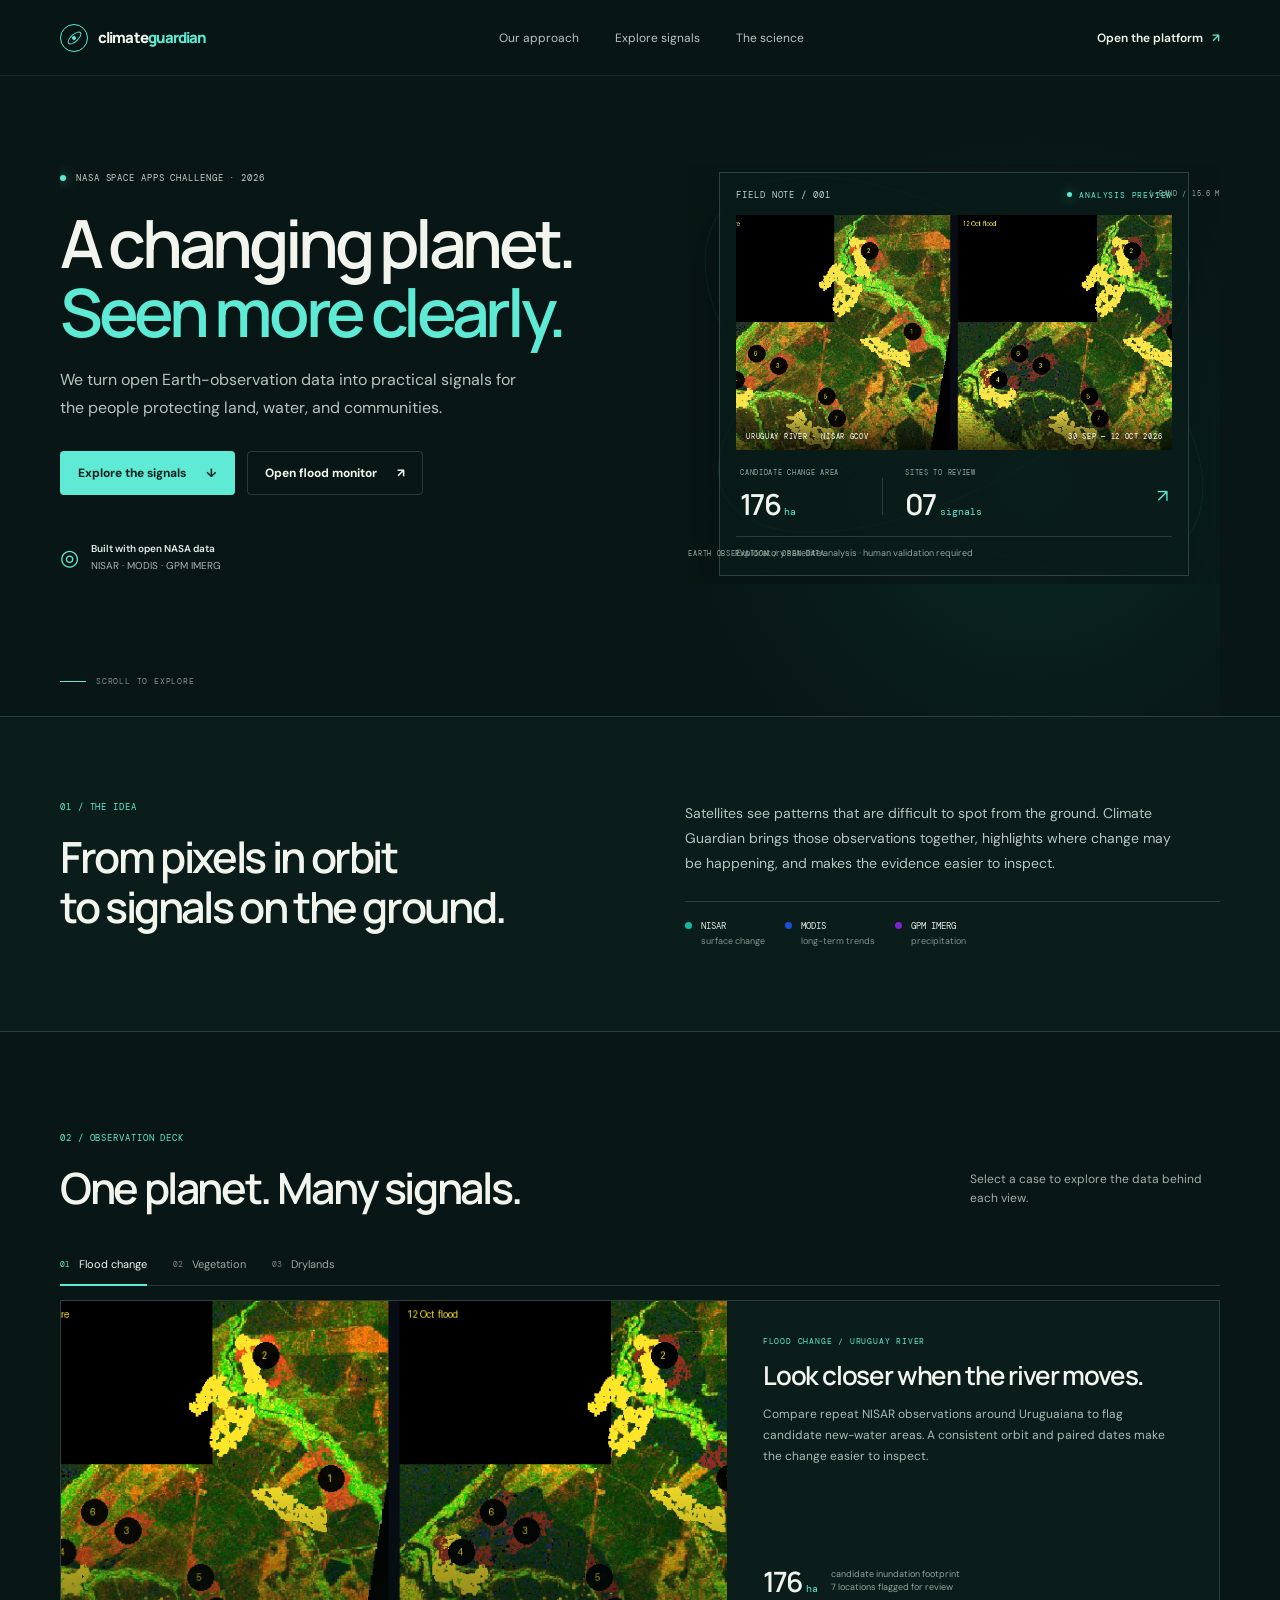
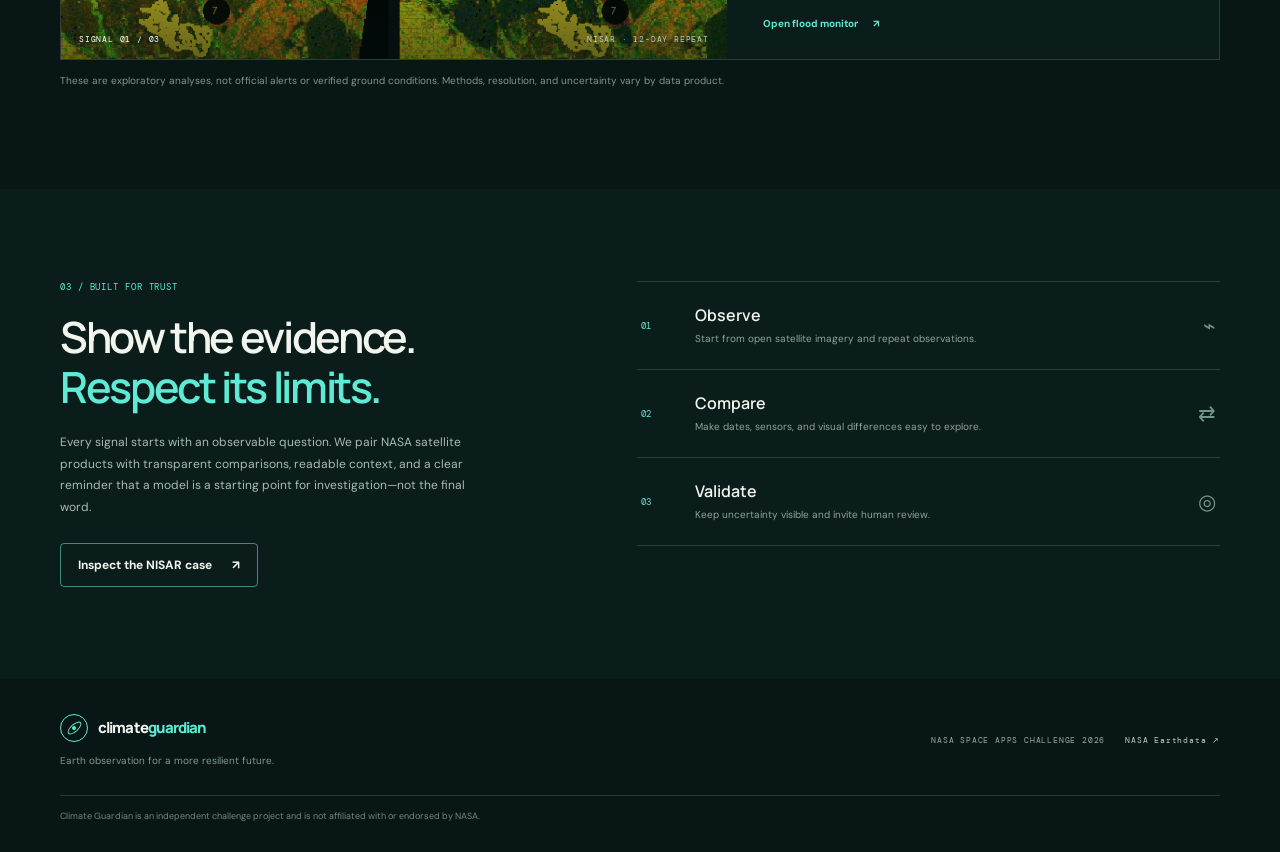
==== web/index.html @ f983ec43 "initial commit - version 1" ====
<!doctype html>
<html lang="en">
  <head>
    <meta charset="utf-8" />
    <meta name="viewport" content="width=device-width, initial-scale=1" />
    <meta
      name="description"
      content="Climate Guardian turns open NASA Earth observations into clear, traceable environmental signals."
    />
    <meta name="theme-color" content="#081715" />
    <title>Climate Guardian — Earth signals, made clear</title>
    <link rel="preconnect" href="https://fonts.googleapis.com" />
    <link rel="preconnect" href="https://fonts.gstatic.com" crossorigin />
    <link
      href="https://fonts.googleapis.com/css2?family=DM+Mono:wght@400;500&family=DM+Sans:wght@400;500;600;700&family=Manrope:wght@400;500;600;700;800&display=swap"
      rel="stylesheet"
    />
    <link rel="stylesheet" href="assets/css/landing.css" />
    <script type="module" src="assets/js/landing.js"></script>
  </head>
  <body>
    <header class="site-header">
      <a class="brand" href="#top" aria-label="Climate Guardian home">
        <span class="brand-mark" aria-hidden="true"><span></span></span>
        <span class="brand-name">climate<span>guardian</span></span>
      </a>
      <nav class="main-nav" aria-label="Main navigation">
        <a href="#approach">Our approach</a>
        <a href="#signals">Explore signals</a>
        <a href="#science">The science</a>
      </nav>
      <a class="header-link" href="flood.html">
        Open the platform <span aria-hidden="true">↗</span>
      </a>
    </header>

    <main id="top">
      <section class="hero page-wrap" aria-labelledby="hero-title">
        <div class="hero-copy">
          <div class="eyebrow"><span class="live-dot"></span> NASA SPACE APPS CHALLENGE · 2026</div>
          <h1 id="hero-title">A changing planet.<br /><span>Seen more clearly.</span></h1>
          <p class="hero-intro">
            We turn open Earth-observation data into practical signals for the people protecting
            land, water, and communities.
          </p>
          <div class="hero-actions">
            <a class="button button-primary" href="#signals">Explore the signals <span aria-hidden="true">↓</span></a>
            <a class="button button-quiet" href="flood.html">Open flood monitor <span aria-hidden="true">↗</span></a>
          </div>
          <div class="hero-proof">
            <span class="proof-icon" aria-hidden="true">◎</span>
            <span><strong>Built with open NASA data</strong><br />NISAR · MODIS · GPM IMERG</span>
          </div>
        </div>

        <div class="hero-visual">
          <div class="orbit orbit-one"></div>
          <div class="orbit orbit-two"></div>
          <div class="visual-card">
            <div class="visual-topline">
              <span class="mono-label">FIELD NOTE / 001</span>
              <span class="status-tag"><span></span> ANALYSIS PREVIEW</span>
            </div>
            <div class="visual-image">
              <img src="scenes/change.png" alt="NISAR satellite image comparison of a river landscape before and after a flood observation" />
              <div class="image-caption">
                <span>URUGUAY RIVER · NISAR GCOV</span>
                <span>30 SEP — 12 OCT 2026</span>
              </div>
            </div>
            <div class="visual-reading">
              <div>
                <span class="reading-label">CANDIDATE CHANGE AREA</span>
                <strong>176 <small>ha</small></strong>
              </div>
              <div class="reading-divider"></div>
              <div>
                <span class="reading-label">SITES TO REVIEW</span>
                <strong>07 <small>signals</small></strong>
              </div>
              <span class="reading-arrow" aria-hidden="true">↗</span>
            </div>
            <p class="visual-footnote">Exploratory satellite analysis · human validation required</p>
          </div>
          <div class="orbit-label orbit-label-top">L-BAND / 15.6 M</div>
          <div class="orbit-label orbit-label-bottom">EARTH OBSERVATION / OPEN DATA</div>
        </div>
        <a class="scroll-cue" href="#approach"><span></span> SCROLL TO EXPLORE</a>
      </section>

      <section class="approach-section" id="approach" aria-labelledby="approach-title">
        <div class="page-wrap approach-grid">
          <div>
            <p class="section-kicker">01 / THE IDEA</p>
            <h2 id="approach-title">From pixels in orbit<br />to signals on the ground.</h2>
          </div>
          <div class="approach-copy">
            <p>
              Satellites see patterns that are difficult to spot from the ground. Climate Guardian
              brings those observations together, highlights where change may be happening, and
              makes the evidence easier to inspect.
            </p>
            <div class="data-ribbon" aria-label="NASA data sources">
              <span><i class="source-dot teal"></i>NISAR <small>surface change</small></span>
              <span><i class="source-dot blue"></i>MODIS <small>long-term trends</small></span>
              <span><i class="source-dot violet"></i>GPM IMERG <small>precipitation</small></span>
            </div>
          </div>
        </div>
      </section>

      <section class="signals-section page-wrap" id="signals" aria-labelledby="signals-title">
        <div class="section-heading">
          <div>
            <p class="section-kicker">02 / OBSERVATION DECK</p>
            <h2 id="signals-title">One planet. Many signals.</h2>
          </div>
          <p class="section-aside">Select a case to explore the data behind each view.</p>
        </div>

        <div class="signal-tabs" role="group" aria-label="Choose an environmental signal">
          <button class="signal-tab is-active" type="button" data-case="flood" aria-pressed="true">
            <span>01</span> Flood change
          </button>
          <button class="signal-tab" type="button" data-case="vegetation" aria-pressed="false">
            <span>02</span> Vegetation
          </button>
          <button class="signal-tab" type="button" data-case="drylands" aria-pressed="false">
            <span>03</span> Drylands
          </button>
        </div>

        <article class="signal-feature" aria-live="polite">
          <div class="feature-image-wrap">
            <img
              id="case-image"
              src="scenes/change.png"
              alt="NISAR satellite comparison showing the Uruguay River area before and after observation"
            />
            <span class="image-index" id="case-index">SIGNAL 01 / 03</span>
            <span class="image-source" id="case-source">NISAR · 12-DAY REPEAT</span>
          </div>
          <div class="feature-copy">
            <p class="section-kicker" id="case-kicker">FLOOD CHANGE / URUGUAY RIVER</p>
            <h3 id="case-title">Look closer when the river moves.</h3>
            <p class="feature-description" id="case-description">
              Compare repeat NISAR observations around Uruguaiana to flag candidate new-water
              areas. A consistent orbit and paired dates make the change easier to inspect.
            </p>
            <div class="feature-stat">
              <strong id="case-stat">176 <small>ha</small></strong>
              <span id="case-stat-label">candidate inundation footprint<br />7 locations flagged for review</span>
            </div>
            <a class="text-link" id="case-link" href="flood.html">
              Open flood monitor <span aria-hidden="true">↗</span>
            </a>
          </div>
        </article>
        <p class="caveat">
          These are exploratory analyses, not official alerts or verified ground conditions.
          Methods, resolution, and uncertainty vary by data product.
        </p>
      </section>

      <section class="science-section" id="science" aria-labelledby="science-title">
        <div class="page-wrap science-grid">
          <div class="science-copy">
            <p class="section-kicker">03 / BUILT FOR TRUST</p>
            <h2 id="science-title">Show the evidence.<br /><span>Respect its limits.</span></h2>
            <p>
              Every signal starts with an observable question. We pair NASA satellite products
              with transparent comparisons, readable context, and a clear reminder that a model
              is a starting point for investigation—not the final word.
            </p>
            <a class="button button-outline" href="flood.html">Inspect the NISAR case <span aria-hidden="true">↗</span></a>
          </div>
          <div class="science-list">
            <div class="science-row">
              <span class="science-number">01</span>
              <div><h3>Observe</h3><p>Start from open satellite imagery and repeat observations.</p></div>
              <span class="science-symbol" aria-hidden="true">⌁</span>
            </div>
            <div class="science-row">
              <span class="science-number">02</span>
              <div><h3>Compare</h3><p>Make dates, sensors, and visual differences easy to explore.</p></div>
              <span class="science-symbol" aria-hidden="true">⇄</span>
            </div>
            <div class="science-row">
              <span class="science-number">03</span>
              <div><h3>Validate</h3><p>Keep uncertainty visible and invite human review.</p></div>
              <span class="science-symbol" aria-hidden="true">◎</span>
            </div>
          </div>
        </div>
      </section>
    </main>

    <footer class="site-footer page-wrap">
      <a class="brand footer-brand" href="#top">
        <span class="brand-mark" aria-hidden="true"><span></span></span>
        <span class="brand-name">climate<span>guardian</span></span>
      </a>
      <p>Earth observation for a more resilient future.</p>
      <div class="footer-meta">
        <span>NASA SPACE APPS CHALLENGE 2026</span>
        <a href="https://www.earthdata.nasa.gov/" target="_blank" rel="noreferrer">NASA Earthdata ↗</a>
      </div>
      <p class="footer-note">Climate Guardian is an independent challenge project and is not affiliated with or endorsed by NASA.</p>
    </footer>
  </body>
</html>
---- web/assets/css/landing.css ----
:root {
  color-scheme: dark;
  --night: #081715;
  --night-soft: #0c211e;
  --surface: #102925;
  --paper: #f2f4ee;
  --muted: #a4b7b0;
  --line: rgba(215, 236, 228, 0.16);
  --teal: #0f766e;
  --mint: #5eead4;
  --blue: #1d4ed8;
  --violet: #7e22ce;
  --pink: #be185d;
  --mono: "DM Mono", Consolas, monospace;
  --sans: "DM Sans", "Segoe UI", sans-serif;
  --display: "Manrope", "Segoe UI", sans-serif;
}

* { box-sizing: border-box; }
html { scroll-behavior: smooth; scroll-padding-top: 88px; }
body {
  margin: 0;
  background: var(--night);
  color: var(--paper);
  font-family: var(--sans);
  -webkit-font-smoothing: antialiased;
}
a { color: inherit; text-decoration: none; }
button { font: inherit; }
.page-wrap { width: min(1160px, calc(100% - 64px)); margin-inline: auto; }

.site-header {
  position: sticky;
  z-index: 20;
  top: 0;
  display: flex;
  align-items: center;
  justify-content: space-between;
  height: 76px;
  padding: 0 max(32px, calc((100vw - 1160px) / 2));
  border-bottom: 1px solid rgba(215, 236, 228, 0.1);
  background: rgba(8, 23, 21, 0.91);
  backdrop-filter: blur(16px);
}
.brand { display: inline-flex; align-items: center; gap: 10px; }
.brand-mark {
  display: grid;
  width: 28px;
  height: 28px;
  place-items: center;
  border: 1px solid var(--mint);
  border-radius: 50%;
}
.brand-mark::before, .brand-mark span {
  position: absolute;
  width: 15px;
  height: 6px;
  border: 1px solid var(--mint);
  border-radius: 50%;
  transform: rotate(-42deg);
  content: "";
}
.brand-mark span { width: 4px; height: 4px; background: var(--mint); }
.brand-name { font-family: var(--display); font-size: 15px; font-weight: 800; letter-spacing: -0.06em; }
.brand-name span { color: var(--mint); }
.main-nav { display: flex; gap: 36px; color: #b6c6bf; font-size: 12px; }
.main-nav a, .header-link, .text-link, .footer-meta a { transition: color 160ms ease; }
.main-nav a:hover, .footer-meta a:hover { color: var(--mint); }
.header-link { font-size: 12px; font-weight: 600; }
.header-link span { margin-left: 6px; color: var(--mint); }

.hero {
  position: relative;
  overflow: hidden;
  display: grid;
  min-height: 640px;
  grid-template-columns: 1.03fr 0.97fr;
  align-items: center;
  gap: 64px;
  padding-top: 48px;
  padding-bottom: 92px;
}
.hero::before {
  position: absolute;
  z-index: -1;
  top: 7%;
  right: -15%;
  width: 720px;
  height: 720px;
  border-radius: 50%;
  background: radial-gradient(circle, rgba(15, 118, 110, 0.16), rgba(8, 23, 21, 0) 68%);
  content: "";
}
.eyebrow, .section-kicker, .mono-label, .reading-label, .image-index, .image-source, .image-caption, .orbit-label, .scroll-cue, .footer-meta, .status-tag {
  font-family: var(--mono);
  font-size: 9px;
  letter-spacing: 0.1em;
}
.eyebrow { display: flex; align-items: center; gap: 10px; color: #c1d0c8; }
.live-dot, .status-tag span { width: 6px; height: 6px; border-radius: 50%; background: var(--mint); box-shadow: 0 0 12px rgba(94, 234, 212, 0.7); }
h1, h2, h3, p { margin-top: 0; }
.hero h1 {
  margin: 24px 0 20px;
  font-family: var(--display);
  font-size: clamp(44px, 5.2vw, 68px);
  font-weight: 600;
  line-height: 1.04;
  letter-spacing: -0.065em;
}
.hero h1 span { color: var(--mint); }
.hero-intro { max-width: 470px; color: #b5c5bd; font-size: 16px; line-height: 1.7; }
.hero-actions { display: flex; flex-wrap: wrap; gap: 12px; margin-top: 30px; }
.button {
  display: inline-flex;
  min-height: 44px;
  align-items: center;
  justify-content: center;
  gap: 20px;
  padding: 0 17px;
  border: 1px solid transparent;
  border-radius: 4px;
  font-size: 12px;
  font-weight: 700;
  transition: background 160ms ease, border-color 160ms ease, transform 160ms ease;
}
.button:hover { transform: translateY(-2px); }
.button-primary { background: var(--mint); color: #05201c; }
.button-primary:hover { background: #8bf3e4; }
.button-quiet { border-color: var(--line); color: var(--paper); }
.button-quiet:hover, .button-outline:hover { border-color: var(--mint); }
.hero-proof { display: flex; align-items: center; gap: 12px; margin-top: 44px; color: var(--muted); font-size: 10px; line-height: 1.7; }
.hero-proof strong { color: #e4eee8; font-weight: 600; }
.proof-icon { color: var(--mint); font-size: 22px; }

.hero-visual { position: relative; display: grid; min-height: 420px; place-items: center; overflow: hidden; }
.visual-card {
  position: relative;
  z-index: 2;
  width: min(100%, 470px);
  padding: 16px;
  border: 1px solid rgba(215, 236, 228, 0.19);
  background: rgba(9, 28, 25, 0.82);
  box-shadow: 0 28px 80px rgba(0, 0, 0, 0.34);
}
.visual-topline { display: flex; justify-content: space-between; align-items: center; margin-bottom: 14px; }
.mono-label { color: #bdd1c7; }
.status-tag { display: inline-flex; align-items: center; gap: 7px; color: var(--mint); font-size: 8px; }
.status-tag span { width: 5px; height: 5px; }
.visual-image { position: relative; overflow: hidden; background: #132d28; }
.visual-image img { display: block; width: 100%; aspect-ratio: 1.85; object-fit: cover; filter: saturate(0.82); }
.image-caption { position: absolute; right: 0; bottom: 0; left: 0; display: flex; justify-content: space-between; padding: 25px 10px 9px; color: white; font-size: 7px; background: linear-gradient(transparent, rgba(0, 0, 0, 0.72)); }
.visual-reading { position: relative; display: flex; align-items: center; gap: 22px; padding: 18px 4px 12px; }
.visual-reading > div:first-child { min-width: 120px; }
.reading-label { display: block; margin-bottom: 7px; color: #93aaa0; font-size: 7px; }
.visual-reading strong { font-family: var(--display); font-size: 29px; font-weight: 600; letter-spacing: -0.06em; }
.visual-reading small, .feature-stat small { color: var(--mint); font-family: var(--mono); font-size: 10px; font-weight: 400; letter-spacing: 0; }
.reading-divider { width: 1px; height: 37px; background: var(--line); }
.reading-arrow { margin-left: auto; color: var(--mint); font-size: 18px; }
.visual-footnote { margin: 0; padding-top: 10px; border-top: 1px solid var(--line); color: #91a59d; font-size: 9px; }
.orbit { position: absolute; border: 1px solid rgba(94, 234, 212, 0.16); border-radius: 50%; transform: rotate(-28deg); }
.orbit-one { width: 520px; height: 230px; }
.orbit-two { width: 570px; height: 285px; border-color: rgba(94, 234, 212, 0.08); transform: rotate(34deg); }
.orbit-label { position: absolute; z-index: 3; color: #94aaa1; font-size: 7px; }
.orbit-label-top { top: 25px; right: 0; }
.orbit-label-bottom { bottom: 26px; left: 0; }
.scroll-cue { position: absolute; bottom: 30px; left: 0; display: flex; align-items: center; gap: 10px; color: #80968d; font-size: 8px; }
.scroll-cue span { width: 26px; height: 1px; background: var(--mint); }

.approach-section { padding: 84px 0; border-top: 1px solid var(--line); border-bottom: 1px solid var(--line); background: #0b1d1a; }
.approach-grid { display: grid; grid-template-columns: 1fr 1fr; gap: 90px; align-items: start; }
.section-kicker { margin-bottom: 19px; color: var(--mint); }
h2 { font-family: var(--display); font-size: clamp(30px, 3.5vw, 43px); font-weight: 600; line-height: 1.16; letter-spacing: -0.055em; }
.approach-grid h2 { margin-bottom: 0; }
.approach-copy > p { max-width: 500px; color: #b6c5be; font-size: 14px; line-height: 1.8; }
.data-ribbon { display: flex; flex-wrap: wrap; gap: 20px; margin-top: 24px; padding-top: 18px; border-top: 1px solid var(--line); }
.data-ribbon span { display: grid; grid-template-columns: 8px auto; column-gap: 8px; color: #e0e9e3; font-family: var(--mono); font-size: 9px; }
.data-ribbon small { grid-column: 2; margin-top: 3px; color: #81968d; font-family: var(--sans); font-size: 9px; }
.source-dot { width: 7px; height: 7px; margin-top: 2px; border-radius: 50%; }
.source-dot.teal { background: #14b8a6; }
.source-dot.blue { background: #1d4ed8; }
.source-dot.violet { background: #7e22ce; }

.signals-section { padding-top: 100px; padding-bottom: 100px; }
.section-heading { display: flex; align-items: end; justify-content: space-between; gap: 20px; margin-bottom: 33px; }
.section-heading h2 { margin: 0; }
.section-aside { max-width: 250px; margin: 0 0 4px; color: #9db0a7; font-size: 12px; line-height: 1.6; }
.signal-tabs { display: flex; gap: 8px; margin-bottom: 14px; border-bottom: 1px solid var(--line); }
.signal-tab { position: relative; display: inline-flex; align-items: center; gap: 9px; padding: 12px 18px 14px 0; border: 0; background: transparent; color: #97aaa1; cursor: pointer; font-size: 11px; }
.signal-tab span { color: #71877d; font-family: var(--mono); font-size: 8px; }
.signal-tab::after { position: absolute; right: 18px; bottom: -1px; left: 0; height: 2px; background: transparent; content: ""; }
.signal-tab:hover, .signal-tab.is-active { color: var(--paper); }
.signal-tab.is-active::after { background: var(--mint); }
.signal-tab.is-active span { color: var(--mint); }
.signal-feature { display: grid; grid-template-columns: 1.15fr 0.85fr; min-height: 360px; border: 1px solid var(--line); background: #0b1d1a; }
.feature-image-wrap { position: relative; min-height: 320px; overflow: hidden; background: #0b211e; }
.feature-image-wrap::after { position: absolute; inset: 45% 0 0; background: linear-gradient(transparent, rgba(4, 17, 15, 0.62)); content: ""; pointer-events: none; }
.feature-image-wrap img { display: block; width: 100%; height: 100%; min-height: 320px; object-fit: cover; transition: opacity 180ms ease; }
.image-index, .image-source { position: absolute; z-index: 1; bottom: 15px; color: white; font-size: 8px; }
.image-index { left: 18px; }
.image-source { right: 18px; color: #b6cbc1; }
.feature-copy { display: flex; flex-direction: column; align-items: flex-start; padding: 35px 36px 29px; }
.feature-copy .section-kicker { margin-bottom: 14px; font-size: 8px; }
.feature-copy h3 { margin-bottom: 12px; font-family: var(--display); font-size: 26px; font-weight: 600; letter-spacing: -0.045em; line-height: 1.2; }
.feature-description { margin-bottom: 22px; color: #aabbb3; font-size: 12px; line-height: 1.75; }
.feature-stat { display: flex; align-items: center; gap: 13px; margin-top: auto; padding-top: 12px; }
.feature-stat strong { font-family: var(--display); font-size: 28px; font-weight: 600; letter-spacing: -0.06em; }
.feature-stat span { color: #90a49a; font-size: 9px; line-height: 1.55; }
.text-link { display: inline-flex; align-items: center; gap: 15px; margin-top: 17px; color: var(--mint); font-size: 10px; font-weight: 700; }
.text-link:hover { color: #a1fff1; }
.caveat { margin: 13px 0 0; color: #82968d; font-size: 10px; line-height: 1.6; }

.science-section { padding: 92px 0; background: #0b1d1a; }
.science-grid { display: grid; grid-template-columns: 0.9fr 1.1fr; gap: 100px; }
.science-copy h2 { margin-bottom: 20px; }
.science-copy h2 span { color: var(--mint); }
.science-copy > p:not(.section-kicker) { max-width: 410px; margin-bottom: 24px; color: #aabbb3; font-size: 12px; line-height: 1.8; }
.button-outline { border-color: rgba(94, 234, 212, 0.55); color: var(--paper); }
.science-list { border-top: 1px solid var(--line); }
.science-row { display: grid; grid-template-columns: 42px 1fr 30px; align-items: center; gap: 12px; padding: 22px 4px; border-bottom: 1px solid var(--line); }
.science-number { color: var(--mint); font-family: var(--mono); font-size: 9px; }
.science-row h3 { margin: 0 0 5px; font-family: var(--display); font-size: 16px; font-weight: 600; }
.science-row p { margin: 0; color: #8fa49a; font-size: 10px; line-height: 1.6; }
.science-symbol { color: #72968a; font-size: 21px; text-align: right; }

.site-footer { display: grid; grid-template-columns: 1fr auto; align-items: center; gap: 12px 30px; padding-top: 35px; padding-bottom: 30px; }
.footer-brand { grid-column: 1; grid-row: 1; }
.site-footer > p:not(.footer-note) { grid-column: 1; grid-row: 2; margin: 0; color: #81968d; font-size: 10px; }
.footer-meta { display: flex; flex-wrap: wrap; justify-content: end; gap: 20px; grid-column: 2; grid-row: 1 / span 2; color: #97aaa1; font-size: 8px; }
.footer-meta a { color: #c0d0c8; }
.footer-note { grid-column: 1 / -1; margin: 16px 0 0; padding-top: 14px; border-top: 1px solid var(--line); color: #71867d; font-size: 9px; }

:focus-visible { outline: 2px solid var(--mint); outline-offset: 4px; }

@media (max-width: 850px) {
  .page-wrap { width: min(100% - 40px, 680px); }
  .site-header { height: 68px; padding-inline: 20px; }
  .main-nav { gap: 18px; }
  .hero { min-height: auto; grid-template-columns: 1fr; gap: 34px; padding-top: 78px; padding-bottom: 84px; }
  .hero-visual { min-height: 390px; }
  .scroll-cue { bottom: 26px; }
  .approach-grid, .science-grid { grid-template-columns: 1fr; gap: 36px; }
  .signal-feature { grid-template-columns: 1fr 0.9fr; }
  .feature-copy { padding: 28px 25px; }
  .science-list { margin-top: 6px; }
}
@media (max-width: 600px) {
  .page-wrap { width: calc(100% - 36px); }
  .site-header { padding-inline: 18px; }
  .main-nav { display: none; }
  .header-link { font-size: 10px; }
  .hero { padding-top: 62px; }
  .hero h1 { font-size: clamp(42px, 12vw, 58px); }
  .hero-intro { font-size: 14px; }
  .hero-actions { align-items: stretch; flex-direction: column; max-width: 280px; }
  .button { justify-content: space-between; }
  .hero-visual { min-height: 330px; }
  .visual-card { padding: 12px; }
  .orbit-one { width: 360px; height: 190px; }
  .orbit-two { width: 390px; height: 230px; }
  .orbit-label-top { top: 3px; }
  .orbit-label-bottom { bottom: 4px; }
  .approach-section { padding: 64px 0; }
  .approach-grid { gap: 26px; }
  .data-ribbon { gap: 14px; }
  .signals-section { padding-top: 70px; padding-bottom: 70px; }
  .section-heading { display: block; }
  .section-aside { margin-top: 14px; }
  .signal-tabs { gap: 2px; }
  .signal-tab { gap: 6px; padding-right: 10px; font-size: 9px; }
  .signal-tab::after { right: 10px; }
  .signal-feature { grid-template-columns: 1fr; }
  .feature-image-wrap, .feature-image-wrap img { min-height: 230px; max-height: 270px; }
  .feature-copy { min-height: 330px; padding: 26px 22px; }
  .science-section { padding: 68px 0; }
  .site-footer { grid-template-columns: 1fr; padding-top: 28px; }
  .footer-brand, .site-footer > p:not(.footer-note), .footer-meta { grid-column: 1; grid-row: auto; justify-content: start; }
  .footer-meta { gap: 14px; }
  .footer-note { grid-column: 1; }
}
@media (prefers-reduced-motion: reduce) {
  *, *::before, *::after { scroll-behavior: auto !important; transition-duration: 0.01ms !important; }
}
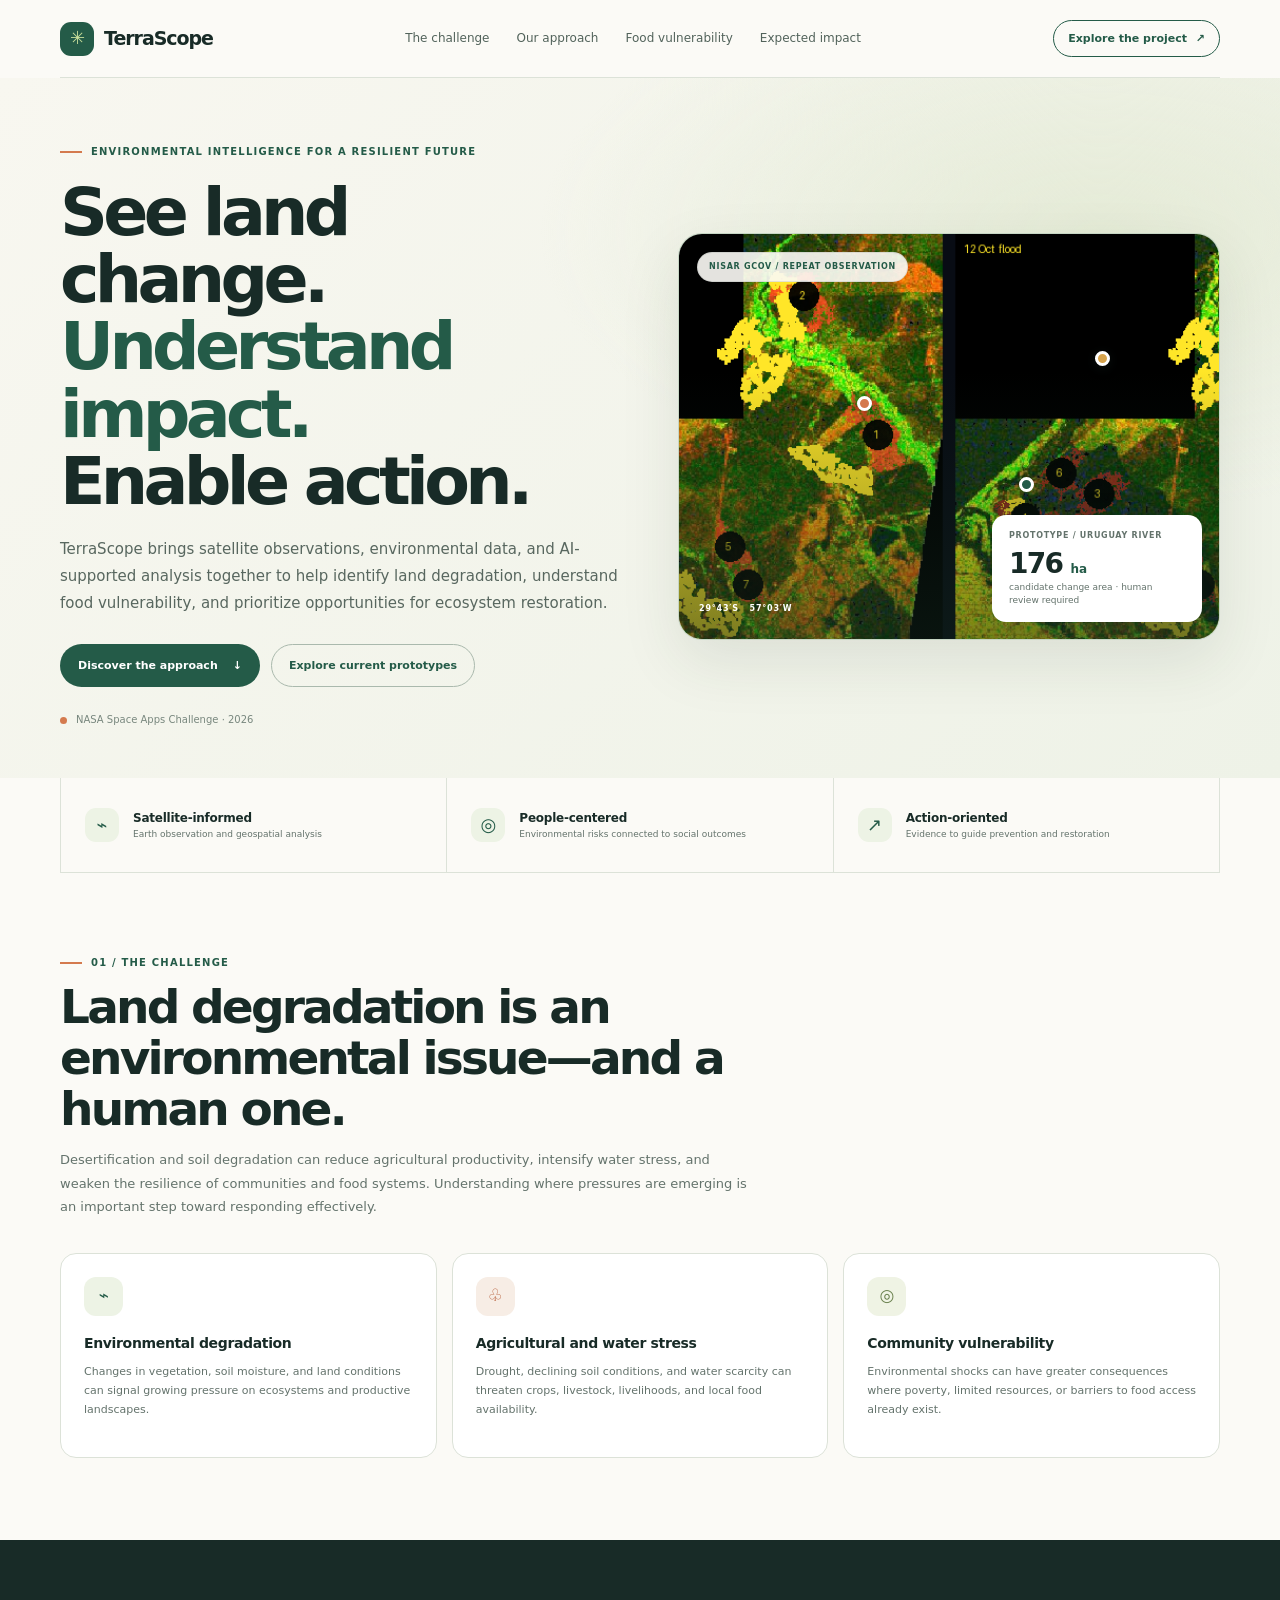
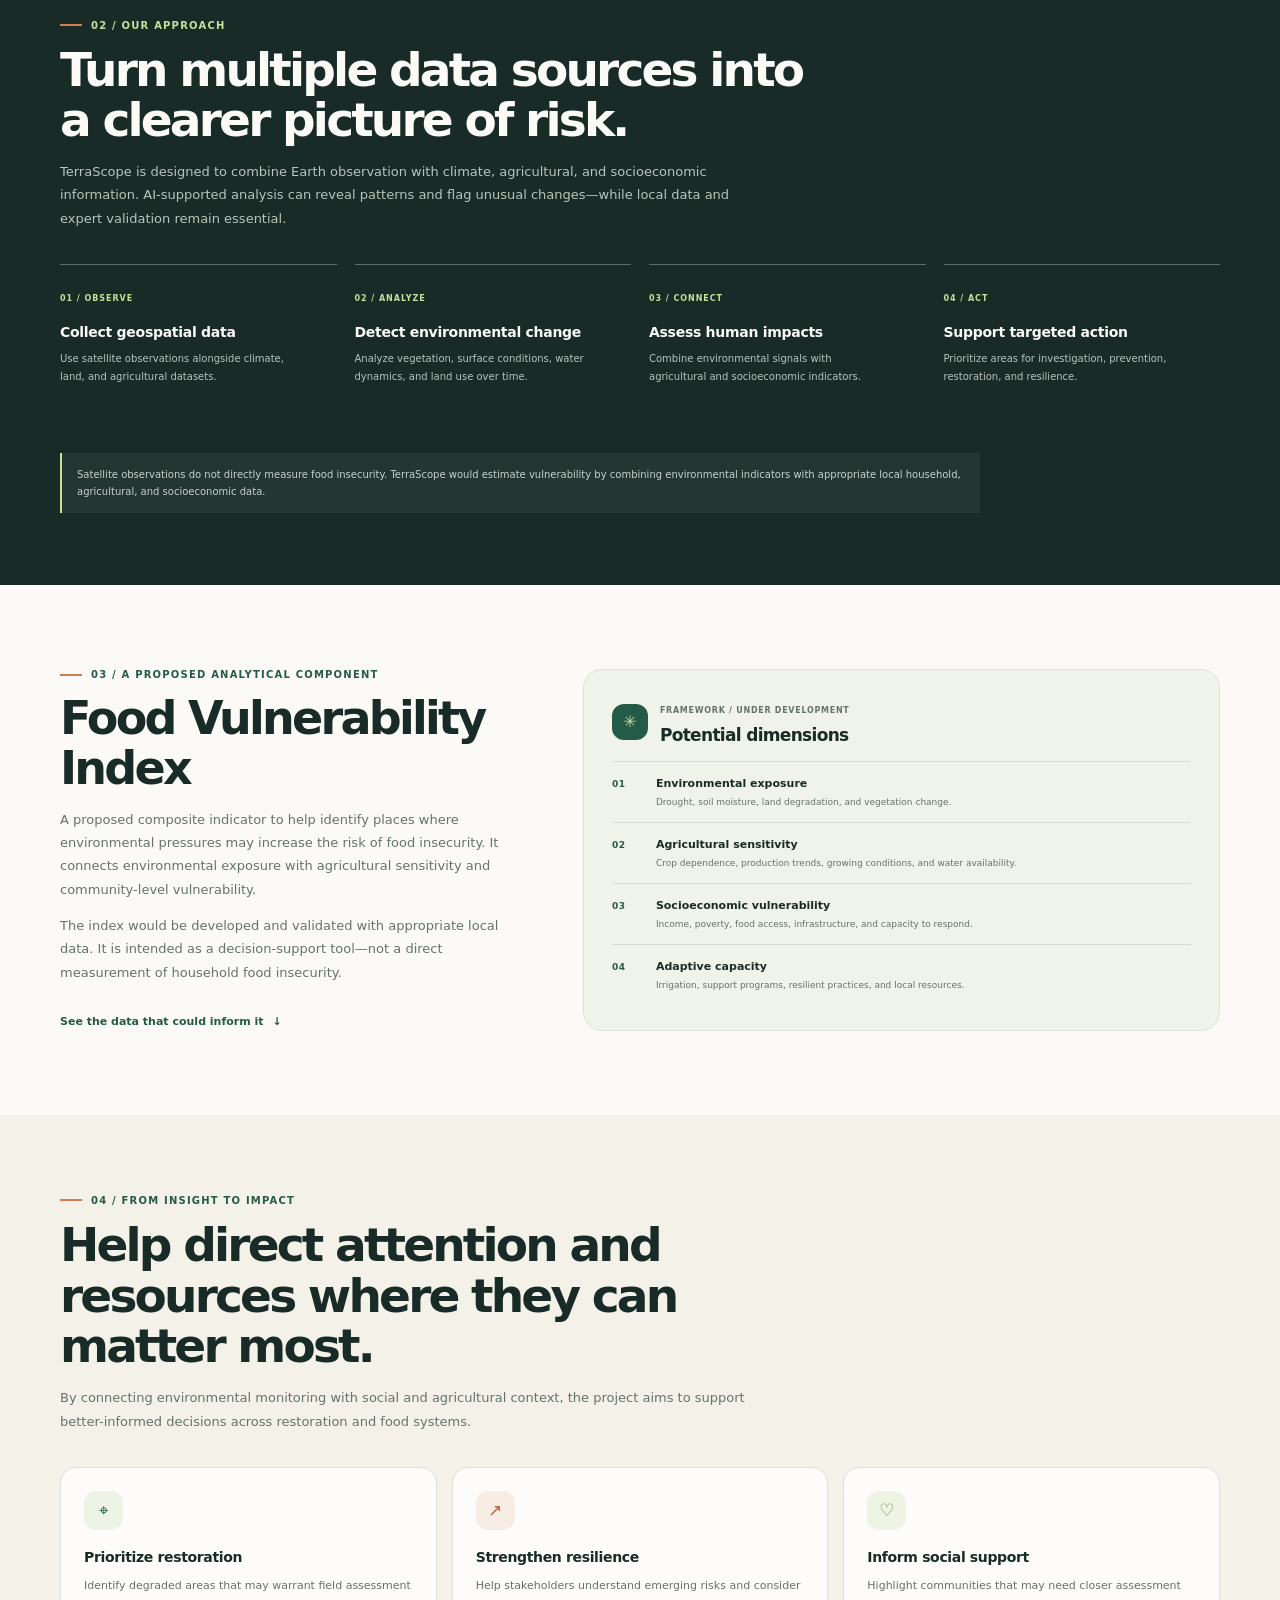
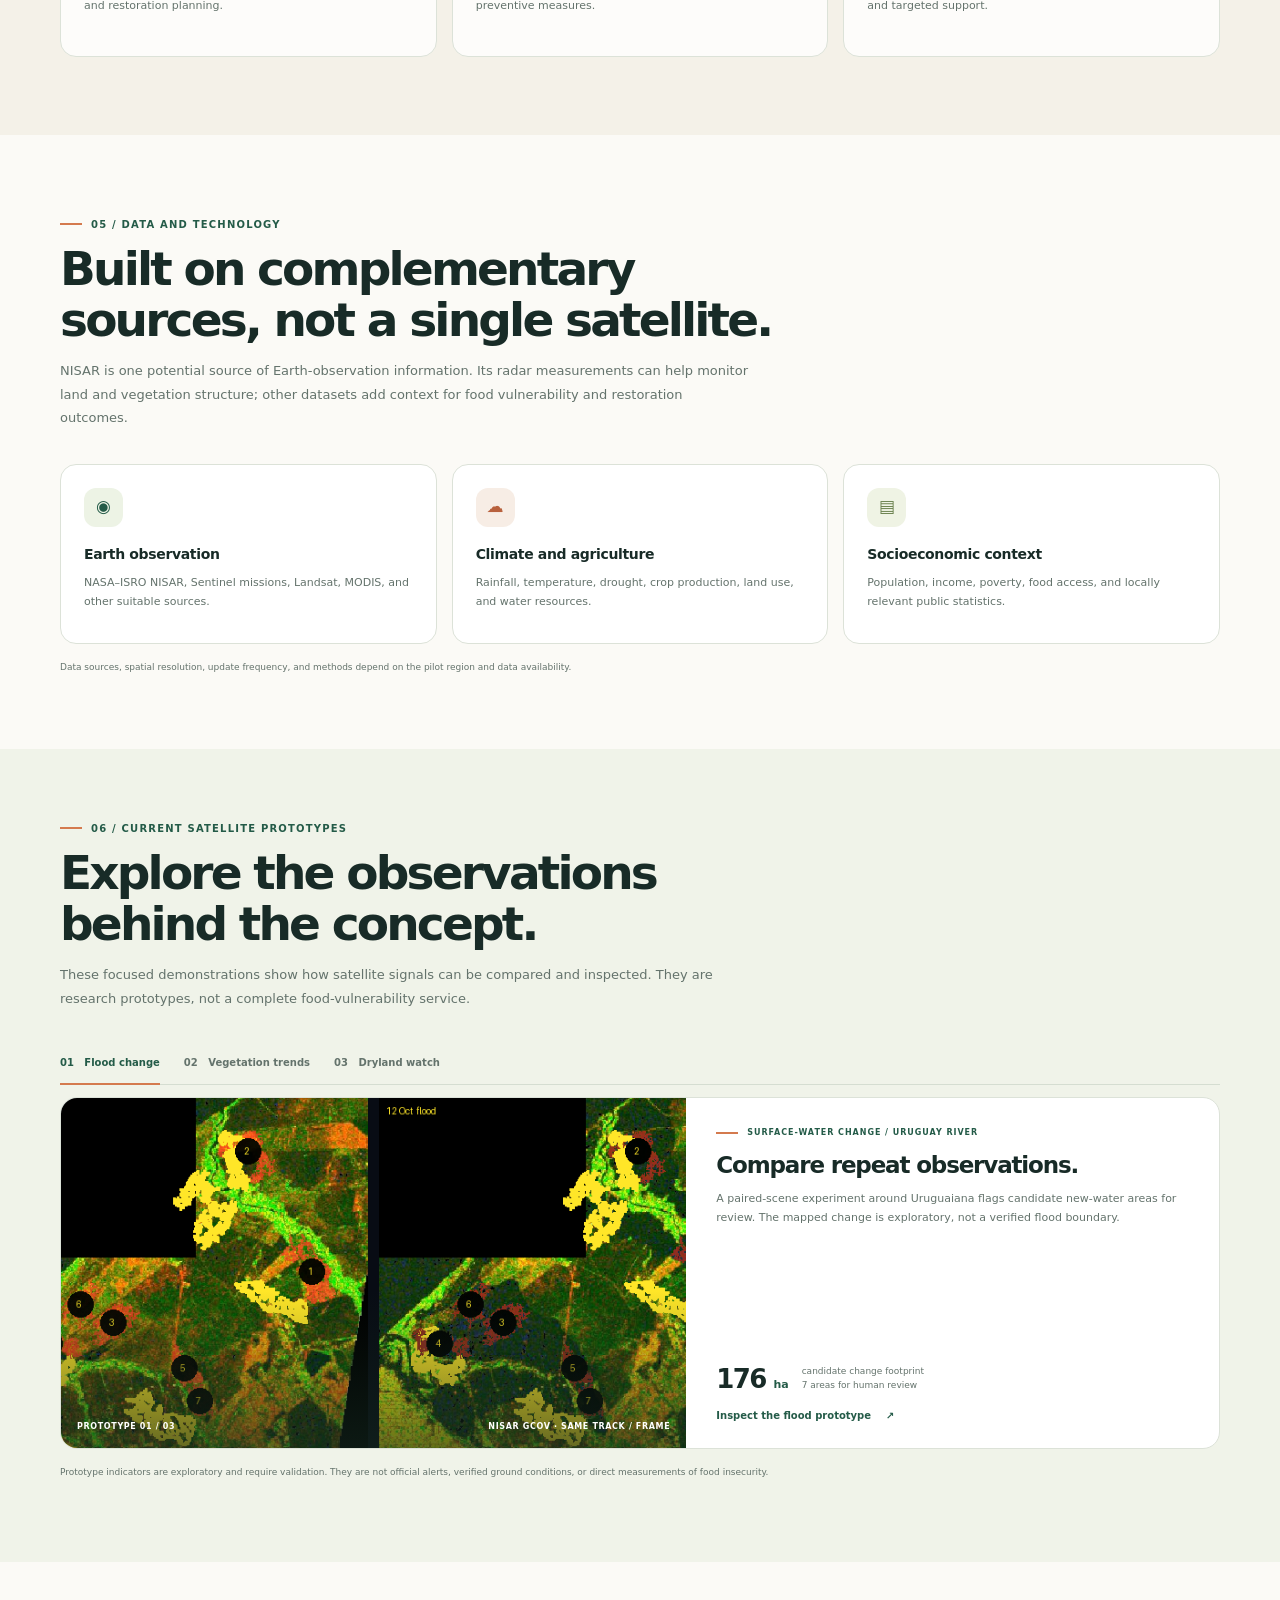
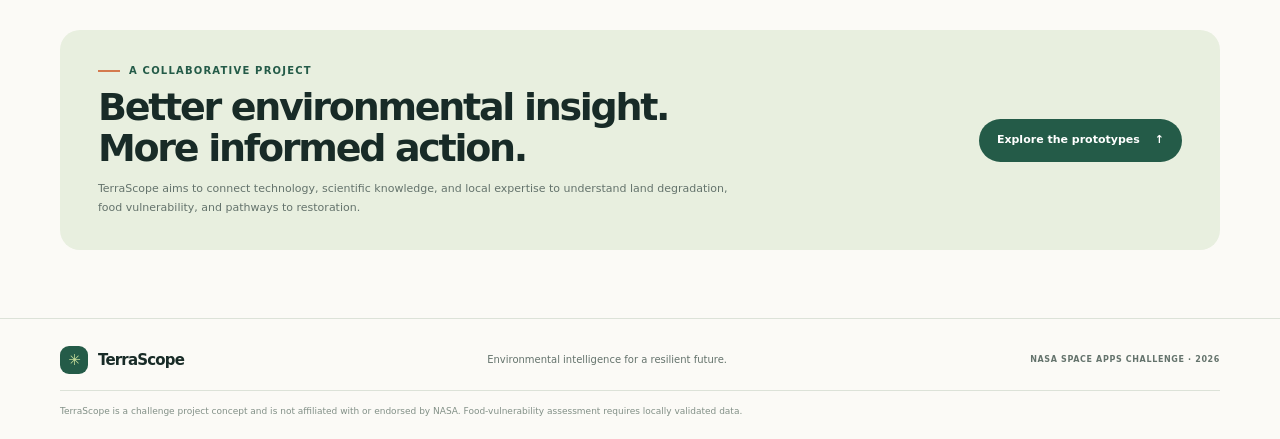
==== commit 19836162: "update site style" ====
--- a/web/index.html
+++ b/web/index.html
@@ -5,207 +5,344 @@
     <meta name="viewport" content="width=device-width, initial-scale=1" />
     <meta
       name="description"
-      content="Climate Guardian turns open NASA Earth observations into clear, traceable environmental signals."
+      content="TerraScope combines Earth observation and local context to understand land degradation, food vulnerability, and restoration opportunities."
     />
-    <meta name="theme-color" content="#081715" />
-    <title>Climate Guardian — Earth signals, made clear</title>
-    <link rel="preconnect" href="https://fonts.googleapis.com" />
-    <link rel="preconnect" href="https://fonts.gstatic.com" crossorigin />
-    <link
-      href="https://fonts.googleapis.com/css2?family=DM+Mono:wght@400;500&family=DM+Sans:wght@400;500;600;700&family=Manrope:wght@400;500;600;700;800&display=swap"
-      rel="stylesheet"
-    />
+    <meta name="theme-color" content="#fbfaf6" />
+    <title>TerraScope | Environmental Intelligence</title>
     <link rel="stylesheet" href="assets/css/landing.css" />
     <script type="module" src="assets/js/landing.js"></script>
   </head>
   <body>
     <header class="site-header">
-      <a class="brand" href="#top" aria-label="Climate Guardian home">
-        <span class="brand-mark" aria-hidden="true"><span></span></span>
-        <span class="brand-name">climate<span>guardian</span></span>
-      </a>
-      <nav class="main-nav" aria-label="Main navigation">
-        <a href="#approach">Our approach</a>
-        <a href="#signals">Explore signals</a>
-        <a href="#science">The science</a>
+      <nav class="wrap navigation" aria-label="Main navigation">
+        <a class="brand" href="#top" aria-label="TerraScope home">
+          <span class="brand-mark" aria-hidden="true">✳</span>
+          <span>TerraScope</span>
+        </a>
+        <div class="nav-links">
+          <a href="#challenge">The challenge</a>
+          <a href="#solution">Our approach</a>
+          <a href="#index">Food vulnerability</a>
+          <a href="#impact">Expected impact</a>
+        </div>
+        <a class="nav-cta" href="#platform">Explore the project <span aria-hidden="true">↗</span></a>
       </nav>
-      <a class="header-link" href="flood.html">
-        Open the platform <span aria-hidden="true">↗</span>
-      </a>
     </header>
 
     <main id="top">
-      <section class="hero page-wrap" aria-labelledby="hero-title">
-        <div class="hero-copy">
-          <div class="eyebrow"><span class="live-dot"></span> NASA SPACE APPS CHALLENGE · 2026</div>
-          <h1 id="hero-title">A changing planet.<br /><span>Seen more clearly.</span></h1>
-          <p class="hero-intro">
-            We turn open Earth-observation data into practical signals for the people protecting
-            land, water, and communities.
+      <section class="hero">
+        <div class="wrap hero-grid">
+          <div class="hero-copy">
+            <p class="eyebrow">Environmental intelligence for a resilient future</p>
+            <h1>See land change.<br /><em>Understand impact.</em><br />Enable action.</h1>
+            <p class="hero-intro">
+              TerraScope brings satellite observations, environmental data, and AI-supported
+              analysis together to help identify land degradation, understand food vulnerability,
+              and prioritize opportunities for ecosystem restoration.
+            </p>
+            <div class="hero-actions">
+              <a class="button button-primary" href="#solution">Discover the approach <span aria-hidden="true">↓</span></a>
+              <a class="button button-secondary" href="#platform">Explore current prototypes</a>
+            </div>
+            <p class="hero-note"><span aria-hidden="true"></span> NASA Space Apps Challenge · 2026</p>
+          </div>
+
+          <figure class="hero-visual">
+            <img
+              src="scenes/change.png"
+              alt="Paired NISAR satellite observations around the Uruguay River"
+            />
+            <figcaption class="map-label">NISAR GCOV / REPEAT OBSERVATION</figcaption>
+            <span class="map-pin pin-one" aria-hidden="true"></span>
+            <span class="map-pin pin-two" aria-hidden="true"></span>
+            <span class="map-pin pin-three" aria-hidden="true"></span>
+            <div class="map-card">
+              <span class="card-eyebrow">PROTOTYPE / URUGUAY RIVER</span>
+              <strong>176 <small>ha</small></strong>
+              <span>candidate change area · human review required</span>
+            </div>
+            <span class="visual-coordinate">29°43′S &nbsp; 57°03′W</span>
+          </figure>
+        </div>
+      </section>
+
+      <div class="wrap value-strip" aria-label="TerraScope principles">
+        <div class="value-item">
+          <span class="value-symbol" aria-hidden="true">⌁</span>
+          <div><strong>Satellite-informed</strong><span>Earth observation and geospatial analysis</span></div>
+        </div>
+        <div class="value-item">
+          <span class="value-symbol" aria-hidden="true">◎</span>
+          <div><strong>People-centered</strong><span>Environmental risks connected to social outcomes</span></div>
+        </div>
+        <div class="value-item">
+          <span class="value-symbol" aria-hidden="true">↗</span>
+          <div><strong>Action-oriented</strong><span>Evidence to guide prevention and restoration</span></div>
+        </div>
+      </div>
+
+      <section class="section" id="challenge">
+        <div class="wrap">
+          <div class="section-heading">
+            <p class="eyebrow">01 / The challenge</p>
+            <h2>Land degradation is an environmental issue—and a human one.</h2>
+            <p>
+              Desertification and soil degradation can reduce agricultural productivity,
+              intensify water stress, and weaken the resilience of communities and food systems.
+              Understanding where pressures are emerging is an important step toward responding
+              effectively.
+            </p>
+          </div>
+          <div class="card-grid">
+            <article class="info-card">
+              <span class="card-icon" aria-hidden="true">⌁</span>
+              <h3>Environmental degradation</h3>
+              <p>
+                Changes in vegetation, soil moisture, and land conditions can signal growing
+                pressure on ecosystems and productive landscapes.
+              </p>
+            </article>
+            <article class="info-card">
+              <span class="card-icon icon-orange" aria-hidden="true">♧</span>
+              <h3>Agricultural and water stress</h3>
+              <p>
+                Drought, declining soil conditions, and water scarcity can threaten crops,
+                livestock, livelihoods, and local food availability.
+              </p>
+            </article>
+            <article class="info-card">
+              <span class="card-icon icon-lime" aria-hidden="true">◎</span>
+              <h3>Community vulnerability</h3>
+              <p>
+                Environmental shocks can have greater consequences where poverty, limited
+                resources, or barriers to food access already exist.
+              </p>
+            </article>
+          </div>
+        </div>
+      </section>
+
+      <section class="solution-section" id="solution">
+        <div class="wrap">
+          <div class="section-heading section-heading-light">
+            <p class="eyebrow">02 / Our approach</p>
+            <h2>Turn multiple data sources into a clearer picture of risk.</h2>
+            <p>
+              TerraScope is designed to combine Earth observation with climate, agricultural, and
+              socioeconomic information. AI-supported analysis can reveal patterns and flag
+              unusual changes—while local data and expert validation remain essential.
+            </p>
+          </div>
+          <div class="process-grid">
+            <article class="process-step">
+              <span class="step-number">01 / OBSERVE</span>
+              <h3>Collect geospatial data</h3>
+              <p>Use satellite observations alongside climate, land, and agricultural datasets.</p>
+            </article>
+            <article class="process-step">
+              <span class="step-number">02 / ANALYZE</span>
+              <h3>Detect environmental change</h3>
+              <p>Analyze vegetation, surface conditions, water dynamics, and land use over time.</p>
+            </article>
+            <article class="process-step">
+              <span class="step-number">03 / CONNECT</span>
+              <h3>Assess human impacts</h3>
+              <p>Combine environmental signals with agricultural and socioeconomic indicators.</p>
+            </article>
+            <article class="process-step">
+              <span class="step-number">04 / ACT</span>
+              <h3>Support targeted action</h3>
+              <p>Prioritize areas for investigation, prevention, restoration, and resilience.</p>
+            </article>
+          </div>
+          <p class="method-note">
+            Satellite observations do not directly measure food insecurity. TerraScope would
+            estimate vulnerability by combining environmental indicators with appropriate local
+            household, agricultural, and socioeconomic data.
           </p>
-          <div class="hero-actions">
-            <a class="button button-primary" href="#signals">Explore the signals <span aria-hidden="true">↓</span></a>
-            <a class="button button-quiet" href="flood.html">Open flood monitor <span aria-hidden="true">↗</span></a>
-          </div>
-          <div class="hero-proof">
-            <span class="proof-icon" aria-hidden="true">◎</span>
-            <span><strong>Built with open NASA data</strong><br />NISAR · MODIS · GPM IMERG</span>
-          </div>
-        </div>
-
-        <div class="hero-visual">
-          <div class="orbit orbit-one"></div>
-          <div class="orbit orbit-two"></div>
-          <div class="visual-card">
-            <div class="visual-topline">
-              <span class="mono-label">FIELD NOTE / 001</span>
-              <span class="status-tag"><span></span> ANALYSIS PREVIEW</span>
-            </div>
-            <div class="visual-image">
-              <img src="scenes/change.png" alt="NISAR satellite image comparison of a river landscape before and after a flood observation" />
-              <div class="image-caption">
-                <span>URUGUAY RIVER · NISAR GCOV</span>
-                <span>30 SEP — 12 OCT 2026</span>
+        </div>
+      </section>
+
+      <section class="section" id="index">
+        <div class="wrap index-grid">
+          <div class="index-copy">
+            <p class="eyebrow">03 / A proposed analytical component</p>
+            <h2>Food Vulnerability Index</h2>
+            <p>
+              A proposed composite indicator to help identify places where environmental
+              pressures may increase the risk of food insecurity. It connects environmental
+              exposure with agricultural sensitivity and community-level vulnerability.
+            </p>
+            <p>
+              The index would be developed and validated with appropriate local data. It is
+              intended as a decision-support tool—not a direct measurement of household food
+              insecurity.
+            </p>
+            <a class="text-link" href="#data">See the data that could inform it <span aria-hidden="true">↓</span></a>
+          </div>
+          <div class="index-panel">
+            <div class="panel-heading">
+              <span class="panel-mark" aria-hidden="true">✳</span>
+              <div><span class="card-eyebrow">FRAMEWORK / UNDER DEVELOPMENT</span><h3>Potential dimensions</h3></div>
+            </div>
+            <div class="metric-row">
+              <span class="metric-number">01</span>
+              <div><strong>Environmental exposure</strong><span>Drought, soil moisture, land degradation, and vegetation change.</span></div>
+            </div>
+            <div class="metric-row">
+              <span class="metric-number">02</span>
+              <div><strong>Agricultural sensitivity</strong><span>Crop dependence, production trends, growing conditions, and water availability.</span></div>
+            </div>
+            <div class="metric-row">
+              <span class="metric-number">03</span>
+              <div><strong>Socioeconomic vulnerability</strong><span>Income, poverty, food access, infrastructure, and capacity to respond.</span></div>
+            </div>
+            <div class="metric-row">
+              <span class="metric-number">04</span>
+              <div><strong>Adaptive capacity</strong><span>Irrigation, support programs, resilient practices, and local resources.</span></div>
+            </div>
+          </div>
+        </div>
+      </section>
+
+      <section class="impact-section" id="impact">
+        <div class="wrap">
+          <div class="section-heading">
+            <p class="eyebrow">04 / From insight to impact</p>
+            <h2>Help direct attention and resources where they can matter most.</h2>
+            <p>
+              By connecting environmental monitoring with social and agricultural context, the
+              project aims to support better-informed decisions across restoration and food
+              systems.
+            </p>
+          </div>
+          <div class="card-grid">
+            <article class="info-card impact-card">
+              <span class="card-icon" aria-hidden="true">⌖</span>
+              <h3>Prioritize restoration</h3>
+              <p>Identify degraded areas that may warrant field assessment and restoration planning.</p>
+            </article>
+            <article class="info-card impact-card">
+              <span class="card-icon icon-orange" aria-hidden="true">↗</span>
+              <h3>Strengthen resilience</h3>
+              <p>Help stakeholders understand emerging risks and consider preventive measures.</p>
+            </article>
+            <article class="info-card impact-card">
+              <span class="card-icon icon-lime" aria-hidden="true">♡</span>
+              <h3>Inform social support</h3>
+              <p>Highlight communities that may need closer assessment and targeted support.</p>
+            </article>
+          </div>
+        </div>
+      </section>
+
+      <section class="section data-section" id="data">
+        <div class="wrap">
+          <div class="section-heading">
+            <p class="eyebrow">05 / Data and technology</p>
+            <h2>Built on complementary sources, not a single satellite.</h2>
+            <p>
+              NISAR is one potential source of Earth-observation information. Its radar
+              measurements can help monitor land and vegetation structure; other datasets add
+              context for food vulnerability and restoration outcomes.
+            </p>
+          </div>
+          <div class="card-grid">
+            <article class="info-card data-card">
+              <span class="card-icon" aria-hidden="true">◉</span>
+              <h3>Earth observation</h3>
+              <p>NASA–ISRO NISAR, Sentinel missions, Landsat, MODIS, and other suitable sources.</p>
+            </article>
+            <article class="info-card data-card">
+              <span class="card-icon icon-orange" aria-hidden="true">☁</span>
+              <h3>Climate and agriculture</h3>
+              <p>Rainfall, temperature, drought, crop production, land use, and water resources.</p>
+            </article>
+            <article class="info-card data-card">
+              <span class="card-icon icon-lime" aria-hidden="true">▤</span>
+              <h3>Socioeconomic context</h3>
+              <p>Population, income, poverty, food access, and locally relevant public statistics.</p>
+            </article>
+          </div>
+          <p class="footnote">
+            Data sources, spatial resolution, update frequency, and methods depend on the pilot
+            region and data availability.
+          </p>
+        </div>
+      </section>
+
+      <section class="section prototypes-section" id="platform">
+        <div class="wrap">
+          <div class="section-heading">
+            <p class="eyebrow">06 / Current satellite prototypes</p>
+            <h2>Explore the observations behind the concept.</h2>
+            <p>
+              These focused demonstrations show how satellite signals can be compared and
+              inspected. They are research prototypes, not a complete food-vulnerability service.
+            </p>
+          </div>
+          <div class="case-tabs" role="group" aria-label="Select a satellite prototype">
+            <button class="case-tab is-active" type="button" data-case="flood" aria-pressed="true">01 &nbsp; Flood change</button>
+            <button class="case-tab" type="button" data-case="vegetation" aria-pressed="false">02 &nbsp; Vegetation trends</button>
+            <button class="case-tab" type="button" data-case="drylands" aria-pressed="false">03 &nbsp; Dryland watch</button>
+          </div>
+          <article class="case-panel" aria-live="polite">
+            <figure class="case-image">
+              <img
+                id="case-image"
+                src="scenes/change.png"
+                alt="NISAR satellite comparison showing the Uruguay River area before and after observation"
+              />
+              <figcaption><span id="case-index">PROTOTYPE 01 / 03</span><span id="case-source">NISAR GCOV · SAME TRACK / FRAME</span></figcaption>
+            </figure>
+            <div class="case-copy">
+              <p class="eyebrow" id="case-kicker">SURFACE-WATER CHANGE / URUGUAY RIVER</p>
+              <h3 id="case-title">Compare repeat observations.</h3>
+              <p id="case-description">
+                A paired-scene experiment around Uruguaiana flags candidate new-water areas for
+                review. The mapped change is exploratory, not a verified flood boundary.
+              </p>
+              <div class="case-reading">
+                <strong id="case-stat">176 <small>ha</small></strong>
+                <span id="case-stat-label">candidate change footprint<br />7 areas for human review</span>
               </div>
-            </div>
-            <div class="visual-reading">
-              <div>
-                <span class="reading-label">CANDIDATE CHANGE AREA</span>
-                <strong>176 <small>ha</small></strong>
-              </div>
-              <div class="reading-divider"></div>
-              <div>
-                <span class="reading-label">SITES TO REVIEW</span>
-                <strong>07 <small>signals</small></strong>
-              </div>
-              <span class="reading-arrow" aria-hidden="true">↗</span>
-            </div>
-            <p class="visual-footnote">Exploratory satellite analysis · human validation required</p>
-          </div>
-          <div class="orbit-label orbit-label-top">L-BAND / 15.6 M</div>
-          <div class="orbit-label orbit-label-bottom">EARTH OBSERVATION / OPEN DATA</div>
-        </div>
-        <a class="scroll-cue" href="#approach"><span></span> SCROLL TO EXPLORE</a>
-      </section>
-
-      <section class="approach-section" id="approach" aria-labelledby="approach-title">
-        <div class="page-wrap approach-grid">
+              <a class="case-link" id="case-link" href="flood.html">
+                Inspect the flood prototype <span aria-hidden="true">↗</span>
+              </a>
+            </div>
+          </article>
+          <p class="footnote">
+            Prototype indicators are exploratory and require validation. They are not official
+            alerts, verified ground conditions, or direct measurements of food insecurity.
+          </p>
+        </div>
+      </section>
+
+      <section class="closing-section">
+        <div class="wrap closing-card">
           <div>
-            <p class="section-kicker">01 / THE IDEA</p>
-            <h2 id="approach-title">From pixels in orbit<br />to signals on the ground.</h2>
-          </div>
-          <div class="approach-copy">
-            <p>
-              Satellites see patterns that are difficult to spot from the ground. Climate Guardian
-              brings those observations together, highlights where change may be happening, and
-              makes the evidence easier to inspect.
-            </p>
-            <div class="data-ribbon" aria-label="NASA data sources">
-              <span><i class="source-dot teal"></i>NISAR <small>surface change</small></span>
-              <span><i class="source-dot blue"></i>MODIS <small>long-term trends</small></span>
-              <span><i class="source-dot violet"></i>GPM IMERG <small>precipitation</small></span>
-            </div>
-          </div>
-        </div>
-      </section>
-
-      <section class="signals-section page-wrap" id="signals" aria-labelledby="signals-title">
-        <div class="section-heading">
-          <div>
-            <p class="section-kicker">02 / OBSERVATION DECK</p>
-            <h2 id="signals-title">One planet. Many signals.</h2>
-          </div>
-          <p class="section-aside">Select a case to explore the data behind each view.</p>
-        </div>
-
-        <div class="signal-tabs" role="group" aria-label="Choose an environmental signal">
-          <button class="signal-tab is-active" type="button" data-case="flood" aria-pressed="true">
-            <span>01</span> Flood change
-          </button>
-          <button class="signal-tab" type="button" data-case="vegetation" aria-pressed="false">
-            <span>02</span> Vegetation
-          </button>
-          <button class="signal-tab" type="button" data-case="drylands" aria-pressed="false">
-            <span>03</span> Drylands
-          </button>
-        </div>
-
-        <article class="signal-feature" aria-live="polite">
-          <div class="feature-image-wrap">
-            <img
-              id="case-image"
-              src="scenes/change.png"
-              alt="NISAR satellite comparison showing the Uruguay River area before and after observation"
-            />
-            <span class="image-index" id="case-index">SIGNAL 01 / 03</span>
-            <span class="image-source" id="case-source">NISAR · 12-DAY REPEAT</span>
-          </div>
-          <div class="feature-copy">
-            <p class="section-kicker" id="case-kicker">FLOOD CHANGE / URUGUAY RIVER</p>
-            <h3 id="case-title">Look closer when the river moves.</h3>
-            <p class="feature-description" id="case-description">
-              Compare repeat NISAR observations around Uruguaiana to flag candidate new-water
-              areas. A consistent orbit and paired dates make the change easier to inspect.
-            </p>
-            <div class="feature-stat">
-              <strong id="case-stat">176 <small>ha</small></strong>
-              <span id="case-stat-label">candidate inundation footprint<br />7 locations flagged for review</span>
-            </div>
-            <a class="text-link" id="case-link" href="flood.html">
-              Open flood monitor <span aria-hidden="true">↗</span>
-            </a>
-          </div>
-        </article>
-        <p class="caveat">
-          These are exploratory analyses, not official alerts or verified ground conditions.
-          Methods, resolution, and uncertainty vary by data product.
-        </p>
-      </section>
-
-      <section class="science-section" id="science" aria-labelledby="science-title">
-        <div class="page-wrap science-grid">
-          <div class="science-copy">
-            <p class="section-kicker">03 / BUILT FOR TRUST</p>
-            <h2 id="science-title">Show the evidence.<br /><span>Respect its limits.</span></h2>
-            <p>
-              Every signal starts with an observable question. We pair NASA satellite products
-              with transparent comparisons, readable context, and a clear reminder that a model
-              is a starting point for investigation—not the final word.
-            </p>
-            <a class="button button-outline" href="flood.html">Inspect the NISAR case <span aria-hidden="true">↗</span></a>
-          </div>
-          <div class="science-list">
-            <div class="science-row">
-              <span class="science-number">01</span>
-              <div><h3>Observe</h3><p>Start from open satellite imagery and repeat observations.</p></div>
-              <span class="science-symbol" aria-hidden="true">⌁</span>
-            </div>
-            <div class="science-row">
-              <span class="science-number">02</span>
-              <div><h3>Compare</h3><p>Make dates, sensors, and visual differences easy to explore.</p></div>
-              <span class="science-symbol" aria-hidden="true">⇄</span>
-            </div>
-            <div class="science-row">
-              <span class="science-number">03</span>
-              <div><h3>Validate</h3><p>Keep uncertainty visible and invite human review.</p></div>
-              <span class="science-symbol" aria-hidden="true">◎</span>
-            </div>
-          </div>
+            <p class="eyebrow">A collaborative project</p>
+            <h2>Better environmental insight.<br />More informed action.</h2>
+            <p>
+              TerraScope aims to connect technology, scientific knowledge, and local expertise
+              to understand land degradation, food vulnerability, and pathways to restoration.
+            </p>
+          </div>
+          <a class="button button-primary" href="#platform">Explore the prototypes <span aria-hidden="true">↑</span></a>
         </div>
       </section>
     </main>
 
-    <footer class="site-footer page-wrap">
-      <a class="brand footer-brand" href="#top">
-        <span class="brand-mark" aria-hidden="true"><span></span></span>
-        <span class="brand-name">climate<span>guardian</span></span>
-      </a>
-      <p>Earth observation for a more resilient future.</p>
-      <div class="footer-meta">
-        <span>NASA SPACE APPS CHALLENGE 2026</span>
-        <a href="https://www.earthdata.nasa.gov/" target="_blank" rel="noreferrer">NASA Earthdata ↗</a>
+    <footer class="site-footer">
+      <div class="wrap footer-main">
+        <a class="brand" href="#top"><span class="brand-mark" aria-hidden="true">✳</span><span>TerraScope</span></a>
+        <p>Environmental intelligence for a resilient future.</p>
+        <span class="footer-year">NASA SPACE APPS CHALLENGE · 2026</span>
       </div>
-      <p class="footer-note">Climate Guardian is an independent challenge project and is not affiliated with or endorsed by NASA.</p>
+      <div class="wrap footer-note">
+        TerraScope is a challenge project concept and is not affiliated with or endorsed by NASA.
+        Food-vulnerability assessment requires locally validated data.
+      </div>
     </footer>
   </body>
 </html>
--- a/web/assets/css/landing.css
+++ b/web/assets/css/landing.css
@@ -1,281 +1,215 @@
 :root {
-  color-scheme: dark;
-  --night: #081715;
-  --night-soft: #0c211e;
-  --surface: #102925;
-  --paper: #f2f4ee;
-  --muted: #a4b7b0;
-  --line: rgba(215, 236, 228, 0.16);
-  --teal: #0f766e;
-  --mint: #5eead4;
-  --blue: #1d4ed8;
-  --violet: #7e22ce;
-  --pink: #be185d;
-  --mono: "DM Mono", Consolas, monospace;
-  --sans: "DM Sans", "Segoe UI", sans-serif;
-  --display: "Manrope", "Segoe UI", sans-serif;
+  color-scheme: light;
+  --ink: #182b27;
+  --muted: #64736c;
+  --green: #245b48;
+  --green-dark: #193e33;
+  --lime: #c9df9b;
+  --sand: #f4f1e8;
+  --paper: #fbfaf6;
+  --line: #dce2d8;
+  --orange: #d47a4e;
+  --body: Inter, ui-sans-serif, system-ui, -apple-system, BlinkMacSystemFont, "Segoe UI", sans-serif;
 }
 
 * { box-sizing: border-box; }
 html { scroll-behavior: smooth; scroll-padding-top: 88px; }
 body {
   margin: 0;
-  background: var(--night);
-  color: var(--paper);
-  font-family: var(--sans);
+  background: var(--paper);
+  color: var(--ink);
+  font-family: var(--body);
+  line-height: 1.6;
   -webkit-font-smoothing: antialiased;
 }
 a { color: inherit; text-decoration: none; }
 button { font: inherit; }
-.page-wrap { width: min(1160px, calc(100% - 64px)); margin-inline: auto; }
-
-.site-header {
-  position: sticky;
-  z-index: 20;
-  top: 0;
-  display: flex;
-  align-items: center;
-  justify-content: space-between;
-  height: 76px;
-  padding: 0 max(32px, calc((100vw - 1160px) / 2));
-  border-bottom: 1px solid rgba(215, 236, 228, 0.1);
-  background: rgba(8, 23, 21, 0.91);
-  backdrop-filter: blur(16px);
-}
-.brand { display: inline-flex; align-items: center; gap: 10px; }
-.brand-mark {
-  display: grid;
-  width: 28px;
-  height: 28px;
-  place-items: center;
-  border: 1px solid var(--mint);
-  border-radius: 50%;
-}
-.brand-mark::before, .brand-mark span {
-  position: absolute;
-  width: 15px;
-  height: 6px;
-  border: 1px solid var(--mint);
-  border-radius: 50%;
-  transform: rotate(-42deg);
-  content: "";
-}
-.brand-mark span { width: 4px; height: 4px; background: var(--mint); }
-.brand-name { font-family: var(--display); font-size: 15px; font-weight: 800; letter-spacing: -0.06em; }
-.brand-name span { color: var(--mint); }
-.main-nav { display: flex; gap: 36px; color: #b6c6bf; font-size: 12px; }
-.main-nav a, .header-link, .text-link, .footer-meta a { transition: color 160ms ease; }
-.main-nav a:hover, .footer-meta a:hover { color: var(--mint); }
-.header-link { font-size: 12px; font-weight: 600; }
-.header-link span { margin-left: 6px; color: var(--mint); }
-
-.hero {
-  position: relative;
-  overflow: hidden;
-  display: grid;
-  min-height: 640px;
-  grid-template-columns: 1.03fr 0.97fr;
-  align-items: center;
-  gap: 64px;
-  padding-top: 48px;
-  padding-bottom: 92px;
-}
-.hero::before {
-  position: absolute;
-  z-index: -1;
-  top: 7%;
-  right: -15%;
-  width: 720px;
-  height: 720px;
-  border-radius: 50%;
-  background: radial-gradient(circle, rgba(15, 118, 110, 0.16), rgba(8, 23, 21, 0) 68%);
-  content: "";
-}
-.eyebrow, .section-kicker, .mono-label, .reading-label, .image-index, .image-source, .image-caption, .orbit-label, .scroll-cue, .footer-meta, .status-tag {
-  font-family: var(--mono);
-  font-size: 9px;
-  letter-spacing: 0.1em;
-}
-.eyebrow { display: flex; align-items: center; gap: 10px; color: #c1d0c8; }
-.live-dot, .status-tag span { width: 6px; height: 6px; border-radius: 50%; background: var(--mint); box-shadow: 0 0 12px rgba(94, 234, 212, 0.7); }
+.wrap { width: min(1160px, calc(100% - 48px)); margin-inline: auto; }
+
+.site-header { position: sticky; z-index: 20; top: 0; background: rgba(251, 250, 246, 0.94); backdrop-filter: blur(14px); }
+.navigation { display: flex; min-height: 78px; align-items: center; justify-content: space-between; gap: 24px; border-bottom: 1px solid var(--line); }
+.brand { display: inline-flex; flex: 0 0 auto; align-items: center; gap: 10px; font-size: 19px; font-weight: 800; letter-spacing: -0.055em; }
+.brand-mark { display: grid; width: 34px; height: 34px; place-items: center; border-radius: 11px; background: var(--green); color: var(--lime); font-size: 18px; }
+.nav-links { display: flex; align-items: center; gap: 27px; color: #52635b; font-size: 12px; }
+.nav-links a, .nav-cta, .text-link, .case-link { transition: color 160ms ease, background 160ms ease, border-color 160ms ease; }
+.nav-links a:hover, .text-link:hover, .case-link:hover { color: var(--orange); }
+.nav-cta { padding: 9px 14px; border: 1px solid var(--green); border-radius: 999px; color: var(--green); font-size: 11px; font-weight: 700; }
+.nav-cta:hover { background: var(--green); color: white; }
+.nav-cta span { padding-left: 5px; }
+
+.hero { padding: 66px 0 50px; background: radial-gradient(ellipse at 86% 22%, #e5ebd7 0, transparent 36%), linear-gradient(135deg, #f8f7f0, #eef2e7); }
+.hero-grid { display: grid; grid-template-columns: 1.02fr 0.98fr; align-items: center; gap: 54px; }
+.eyebrow { display: flex; align-items: center; gap: 9px; margin: 0; color: var(--green); font-size: 10px; font-weight: 800; letter-spacing: 0.12em; line-height: 1.5; text-transform: uppercase; }
+.eyebrow::before { width: 22px; height: 2px; flex: 0 0 auto; background: var(--orange); content: ""; }
 h1, h2, h3, p { margin-top: 0; }
-.hero h1 {
-  margin: 24px 0 20px;
-  font-family: var(--display);
-  font-size: clamp(44px, 5.2vw, 68px);
-  font-weight: 600;
-  line-height: 1.04;
-  letter-spacing: -0.065em;
-}
-.hero h1 span { color: var(--mint); }
-.hero-intro { max-width: 470px; color: #b5c5bd; font-size: 16px; line-height: 1.7; }
-.hero-actions { display: flex; flex-wrap: wrap; gap: 12px; margin-top: 30px; }
-.button {
-  display: inline-flex;
-  min-height: 44px;
-  align-items: center;
-  justify-content: center;
-  gap: 20px;
-  padding: 0 17px;
-  border: 1px solid transparent;
-  border-radius: 4px;
-  font-size: 12px;
-  font-weight: 700;
-  transition: background 160ms ease, border-color 160ms ease, transform 160ms ease;
-}
+.hero h1 { max-width: 650px; margin: 20px 0 21px; font-size: clamp(43px, 5.2vw, 68px); font-weight: 700; line-height: 1.01; letter-spacing: -0.07em; }
+.hero h1 em { color: var(--green); font-style: normal; }
+.hero-intro { max-width: 570px; margin-bottom: 0; color: #58675f; font-size: 15px; line-height: 1.8; }
+.hero-actions { display: flex; flex-wrap: wrap; gap: 11px; margin-top: 27px; }
+.button { display: inline-flex; min-height: 43px; align-items: center; justify-content: center; gap: 15px; padding: 0 17px; border: 1px solid transparent; border-radius: 999px; font-size: 11px; font-weight: 750; transition: background 160ms ease, color 160ms ease, transform 160ms ease; }
 .button:hover { transform: translateY(-2px); }
-.button-primary { background: var(--mint); color: #05201c; }
-.button-primary:hover { background: #8bf3e4; }
-.button-quiet { border-color: var(--line); color: var(--paper); }
-.button-quiet:hover, .button-outline:hover { border-color: var(--mint); }
-.hero-proof { display: flex; align-items: center; gap: 12px; margin-top: 44px; color: var(--muted); font-size: 10px; line-height: 1.7; }
-.hero-proof strong { color: #e4eee8; font-weight: 600; }
-.proof-icon { color: var(--mint); font-size: 22px; }
-
-.hero-visual { position: relative; display: grid; min-height: 420px; place-items: center; overflow: hidden; }
-.visual-card {
-  position: relative;
-  z-index: 2;
-  width: min(100%, 470px);
-  padding: 16px;
-  border: 1px solid rgba(215, 236, 228, 0.19);
-  background: rgba(9, 28, 25, 0.82);
-  box-shadow: 0 28px 80px rgba(0, 0, 0, 0.34);
-}
-.visual-topline { display: flex; justify-content: space-between; align-items: center; margin-bottom: 14px; }
-.mono-label { color: #bdd1c7; }
-.status-tag { display: inline-flex; align-items: center; gap: 7px; color: var(--mint); font-size: 8px; }
-.status-tag span { width: 5px; height: 5px; }
-.visual-image { position: relative; overflow: hidden; background: #132d28; }
-.visual-image img { display: block; width: 100%; aspect-ratio: 1.85; object-fit: cover; filter: saturate(0.82); }
-.image-caption { position: absolute; right: 0; bottom: 0; left: 0; display: flex; justify-content: space-between; padding: 25px 10px 9px; color: white; font-size: 7px; background: linear-gradient(transparent, rgba(0, 0, 0, 0.72)); }
-.visual-reading { position: relative; display: flex; align-items: center; gap: 22px; padding: 18px 4px 12px; }
-.visual-reading > div:first-child { min-width: 120px; }
-.reading-label { display: block; margin-bottom: 7px; color: #93aaa0; font-size: 7px; }
-.visual-reading strong { font-family: var(--display); font-size: 29px; font-weight: 600; letter-spacing: -0.06em; }
-.visual-reading small, .feature-stat small { color: var(--mint); font-family: var(--mono); font-size: 10px; font-weight: 400; letter-spacing: 0; }
-.reading-divider { width: 1px; height: 37px; background: var(--line); }
-.reading-arrow { margin-left: auto; color: var(--mint); font-size: 18px; }
-.visual-footnote { margin: 0; padding-top: 10px; border-top: 1px solid var(--line); color: #91a59d; font-size: 9px; }
-.orbit { position: absolute; border: 1px solid rgba(94, 234, 212, 0.16); border-radius: 50%; transform: rotate(-28deg); }
-.orbit-one { width: 520px; height: 230px; }
-.orbit-two { width: 570px; height: 285px; border-color: rgba(94, 234, 212, 0.08); transform: rotate(34deg); }
-.orbit-label { position: absolute; z-index: 3; color: #94aaa1; font-size: 7px; }
-.orbit-label-top { top: 25px; right: 0; }
-.orbit-label-bottom { bottom: 26px; left: 0; }
-.scroll-cue { position: absolute; bottom: 30px; left: 0; display: flex; align-items: center; gap: 10px; color: #80968d; font-size: 8px; }
-.scroll-cue span { width: 26px; height: 1px; background: var(--mint); }
-
-.approach-section { padding: 84px 0; border-top: 1px solid var(--line); border-bottom: 1px solid var(--line); background: #0b1d1a; }
-.approach-grid { display: grid; grid-template-columns: 1fr 1fr; gap: 90px; align-items: start; }
-.section-kicker { margin-bottom: 19px; color: var(--mint); }
-h2 { font-family: var(--display); font-size: clamp(30px, 3.5vw, 43px); font-weight: 600; line-height: 1.16; letter-spacing: -0.055em; }
-.approach-grid h2 { margin-bottom: 0; }
-.approach-copy > p { max-width: 500px; color: #b6c5be; font-size: 14px; line-height: 1.8; }
-.data-ribbon { display: flex; flex-wrap: wrap; gap: 20px; margin-top: 24px; padding-top: 18px; border-top: 1px solid var(--line); }
-.data-ribbon span { display: grid; grid-template-columns: 8px auto; column-gap: 8px; color: #e0e9e3; font-family: var(--mono); font-size: 9px; }
-.data-ribbon small { grid-column: 2; margin-top: 3px; color: #81968d; font-family: var(--sans); font-size: 9px; }
-.source-dot { width: 7px; height: 7px; margin-top: 2px; border-radius: 50%; }
-.source-dot.teal { background: #14b8a6; }
-.source-dot.blue { background: #1d4ed8; }
-.source-dot.violet { background: #7e22ce; }
-
-.signals-section { padding-top: 100px; padding-bottom: 100px; }
-.section-heading { display: flex; align-items: end; justify-content: space-between; gap: 20px; margin-bottom: 33px; }
-.section-heading h2 { margin: 0; }
-.section-aside { max-width: 250px; margin: 0 0 4px; color: #9db0a7; font-size: 12px; line-height: 1.6; }
-.signal-tabs { display: flex; gap: 8px; margin-bottom: 14px; border-bottom: 1px solid var(--line); }
-.signal-tab { position: relative; display: inline-flex; align-items: center; gap: 9px; padding: 12px 18px 14px 0; border: 0; background: transparent; color: #97aaa1; cursor: pointer; font-size: 11px; }
-.signal-tab span { color: #71877d; font-family: var(--mono); font-size: 8px; }
-.signal-tab::after { position: absolute; right: 18px; bottom: -1px; left: 0; height: 2px; background: transparent; content: ""; }
-.signal-tab:hover, .signal-tab.is-active { color: var(--paper); }
-.signal-tab.is-active::after { background: var(--mint); }
-.signal-tab.is-active span { color: var(--mint); }
-.signal-feature { display: grid; grid-template-columns: 1.15fr 0.85fr; min-height: 360px; border: 1px solid var(--line); background: #0b1d1a; }
-.feature-image-wrap { position: relative; min-height: 320px; overflow: hidden; background: #0b211e; }
-.feature-image-wrap::after { position: absolute; inset: 45% 0 0; background: linear-gradient(transparent, rgba(4, 17, 15, 0.62)); content: ""; pointer-events: none; }
-.feature-image-wrap img { display: block; width: 100%; height: 100%; min-height: 320px; object-fit: cover; transition: opacity 180ms ease; }
-.image-index, .image-source { position: absolute; z-index: 1; bottom: 15px; color: white; font-size: 8px; }
-.image-index { left: 18px; }
-.image-source { right: 18px; color: #b6cbc1; }
-.feature-copy { display: flex; flex-direction: column; align-items: flex-start; padding: 35px 36px 29px; }
-.feature-copy .section-kicker { margin-bottom: 14px; font-size: 8px; }
-.feature-copy h3 { margin-bottom: 12px; font-family: var(--display); font-size: 26px; font-weight: 600; letter-spacing: -0.045em; line-height: 1.2; }
-.feature-description { margin-bottom: 22px; color: #aabbb3; font-size: 12px; line-height: 1.75; }
-.feature-stat { display: flex; align-items: center; gap: 13px; margin-top: auto; padding-top: 12px; }
-.feature-stat strong { font-family: var(--display); font-size: 28px; font-weight: 600; letter-spacing: -0.06em; }
-.feature-stat span { color: #90a49a; font-size: 9px; line-height: 1.55; }
-.text-link { display: inline-flex; align-items: center; gap: 15px; margin-top: 17px; color: var(--mint); font-size: 10px; font-weight: 700; }
-.text-link:hover { color: #a1fff1; }
-.caveat { margin: 13px 0 0; color: #82968d; font-size: 10px; line-height: 1.6; }
-
-.science-section { padding: 92px 0; background: #0b1d1a; }
-.science-grid { display: grid; grid-template-columns: 0.9fr 1.1fr; gap: 100px; }
-.science-copy h2 { margin-bottom: 20px; }
-.science-copy h2 span { color: var(--mint); }
-.science-copy > p:not(.section-kicker) { max-width: 410px; margin-bottom: 24px; color: #aabbb3; font-size: 12px; line-height: 1.8; }
-.button-outline { border-color: rgba(94, 234, 212, 0.55); color: var(--paper); }
-.science-list { border-top: 1px solid var(--line); }
-.science-row { display: grid; grid-template-columns: 42px 1fr 30px; align-items: center; gap: 12px; padding: 22px 4px; border-bottom: 1px solid var(--line); }
-.science-number { color: var(--mint); font-family: var(--mono); font-size: 9px; }
-.science-row h3 { margin: 0 0 5px; font-family: var(--display); font-size: 16px; font-weight: 600; }
-.science-row p { margin: 0; color: #8fa49a; font-size: 10px; line-height: 1.6; }
-.science-symbol { color: #72968a; font-size: 21px; text-align: right; }
-
-.site-footer { display: grid; grid-template-columns: 1fr auto; align-items: center; gap: 12px 30px; padding-top: 35px; padding-bottom: 30px; }
-.footer-brand { grid-column: 1; grid-row: 1; }
-.site-footer > p:not(.footer-note) { grid-column: 1; grid-row: 2; margin: 0; color: #81968d; font-size: 10px; }
-.footer-meta { display: flex; flex-wrap: wrap; justify-content: end; gap: 20px; grid-column: 2; grid-row: 1 / span 2; color: #97aaa1; font-size: 8px; }
-.footer-meta a { color: #c0d0c8; }
-.footer-note { grid-column: 1 / -1; margin: 16px 0 0; padding-top: 14px; border-top: 1px solid var(--line); color: #71867d; font-size: 9px; }
-
-:focus-visible { outline: 2px solid var(--mint); outline-offset: 4px; }
-
-@media (max-width: 850px) {
-  .page-wrap { width: min(100% - 40px, 680px); }
-  .site-header { height: 68px; padding-inline: 20px; }
-  .main-nav { gap: 18px; }
-  .hero { min-height: auto; grid-template-columns: 1fr; gap: 34px; padding-top: 78px; padding-bottom: 84px; }
-  .hero-visual { min-height: 390px; }
-  .scroll-cue { bottom: 26px; }
-  .approach-grid, .science-grid { grid-template-columns: 1fr; gap: 36px; }
-  .signal-feature { grid-template-columns: 1fr 0.9fr; }
-  .feature-copy { padding: 28px 25px; }
-  .science-list { margin-top: 6px; }
-}
-@media (max-width: 600px) {
-  .page-wrap { width: calc(100% - 36px); }
-  .site-header { padding-inline: 18px; }
-  .main-nav { display: none; }
-  .header-link { font-size: 10px; }
-  .hero { padding-top: 62px; }
-  .hero h1 { font-size: clamp(42px, 12vw, 58px); }
-  .hero-intro { font-size: 14px; }
-  .hero-actions { align-items: stretch; flex-direction: column; max-width: 280px; }
+.button-primary { background: var(--green); color: white; }
+.button-primary:hover { background: var(--green-dark); }
+.button-secondary { border-color: #aab9ad; color: var(--green); }
+.button-secondary:hover { border-color: var(--green); background: white; }
+.hero-note { display: flex; align-items: center; gap: 9px; margin: 25px 0 0; color: #78877e; font-size: 10px; }
+.hero-note span { width: 7px; height: 7px; border-radius: 50%; background: var(--orange); }
+
+.hero-visual { position: relative; min-height: 405px; overflow: hidden; margin: 0; border: 1px solid rgba(36, 91, 72, 0.13); border-radius: 24px; background: #dfe8d7; box-shadow: 0 22px 60px rgba(36, 63, 43, 0.1); }
+.hero-visual::after { position: absolute; inset: 34% 0 0; background: linear-gradient(transparent, rgba(16, 36, 27, 0.55)); content: ""; pointer-events: none; }
+.hero-visual > img { display: block; width: 100%; height: 405px; object-fit: cover; }
+.map-label { position: absolute; z-index: 2; top: 18px; left: 18px; padding: 8px 11px; border: 1px solid rgba(24, 43, 39, 0.1); border-radius: 999px; background: rgba(251, 250, 246, 0.91); color: var(--green); font-size: 8px; font-weight: 800; letter-spacing: 0.09em; }
+.map-pin { position: absolute; z-index: 2; width: 15px; height: 15px; border: 3px solid white; border-radius: 50%; background: var(--orange); box-shadow: 0 2px 12px rgba(24, 43, 39, 0.4); }
+.pin-one { top: 40%; left: 33%; }
+.pin-two { top: 60%; left: 63%; background: var(--green); }
+.pin-three { top: 29%; left: 77%; background: #d6a34c; }
+.map-card { position: absolute; z-index: 3; right: 17px; bottom: 17px; display: grid; width: 210px; padding: 15px 17px; border-radius: 14px; background: white; box-shadow: 0 12px 35px rgba(36, 63, 43, 0.2); }
+.card-eyebrow { color: var(--muted); font-size: 8px; font-weight: 800; letter-spacing: 0.09em; }
+.map-card strong { margin: 4px 0 0; font-size: 28px; letter-spacing: -0.06em; line-height: 1.25; }
+.map-card strong small { color: var(--green); font-size: 12px; font-weight: 600; letter-spacing: 0; }
+.map-card > span:last-child { color: var(--muted); font-size: 9px; line-height: 1.4; }
+.visual-coordinate { position: absolute; z-index: 2; bottom: 23px; left: 20px; color: white; font-size: 8px; font-weight: 700; letter-spacing: 0.1em; }
+
+.value-strip { display: grid; grid-template-columns: repeat(3, 1fr); gap: 1px; border: 1px solid var(--line); border-top: 0; background: var(--line); }
+.value-item { display: flex; min-height: 94px; align-items: center; gap: 14px; padding: 17px 24px; background: var(--paper); }
+.value-symbol { display: grid; width: 34px; height: 34px; flex: 0 0 auto; place-items: center; border-radius: 11px; background: #edf3e5; color: var(--green); font-size: 18px; }
+.value-item strong, .value-item span:last-child { display: block; }
+.value-item strong { font-size: 12px; letter-spacing: -0.02em; }
+.value-item div span { color: var(--muted); font-size: 9px; line-height: 1.5; }
+
+.section { padding: 82px 0; }
+.section-heading { max-width: 720px; margin-bottom: 34px; }
+.section-heading h2, .index-copy h2, .closing-card h2 { margin: 12px 0 14px; font-size: clamp(30px, 4vw, 47px); font-weight: 650; line-height: 1.08; letter-spacing: -0.06em; }
+.section-heading > p:last-child, .index-copy > p:not(.eyebrow) { max-width: 690px; margin-bottom: 0; color: var(--muted); font-size: 13px; line-height: 1.8; }
+.card-grid { display: grid; grid-template-columns: repeat(3, 1fr); gap: 15px; }
+.info-card { min-height: 205px; padding: 23px; border: 1px solid var(--line); border-radius: 16px; background: #fff; }
+.card-icon { display: grid; width: 39px; height: 39px; place-items: center; margin-bottom: 16px; border-radius: 12px; background: #edf3e5; color: var(--green); font-size: 17px; }
+.icon-orange { background: #f7ede5; color: #b8613d; }
+.icon-lime { background: #eff3e4; color: #6a814e; }
+.info-card h3 { margin: 0 0 8px; font-size: 14px; font-weight: 700; letter-spacing: -0.025em; }
+.info-card p { margin: 0; color: var(--muted); font-size: 11px; line-height: 1.75; }
+
+.solution-section { padding: 78px 0 72px; background: var(--ink); color: var(--paper); }
+.section-heading-light { max-width: 760px; }
+.section-heading-light .eyebrow { color: var(--lime); }
+.section-heading-light > p:last-child { color: #b9c5bc; }
+.process-grid { display: grid; grid-template-columns: repeat(4, 1fr); gap: 18px; }
+.process-step { min-height: 165px; padding: 18px 17px 0 0; border-top: 1px solid #587065; }
+.step-number { color: var(--lime); font-size: 8px; font-weight: 800; letter-spacing: 0.12em; }
+.process-step h3 { margin: 12px 0 7px; font-size: 14px; letter-spacing: -0.02em; }
+.process-step p { max-width: 235px; margin: 0; color: #b9c5bc; font-size: 10px; line-height: 1.75; }
+.method-note { max-width: 920px; margin: 24px 0 0; padding: 13px 15px; border-left: 2px solid var(--lime); background: rgba(255, 255, 255, 0.05); color: #c8d1ca; font-size: 10px; line-height: 1.7; }
+
+.index-grid { display: grid; grid-template-columns: 0.85fr 1.15fr; align-items: center; gap: 52px; }
+.index-copy h2 { font-size: clamp(32px, 4vw, 46px); }
+.index-copy > p:not(.eyebrow) { margin: 0 0 13px; }
+.text-link { display: inline-flex; align-items: center; gap: 9px; margin-top: 16px; color: var(--green); font-size: 11px; font-weight: 750; }
+.index-panel { padding: 25px 28px; border: 1px solid var(--line); border-radius: 19px; background: #f0f3e9; }
+.panel-heading { display: flex; align-items: center; gap: 12px; padding-bottom: 12px; }
+.panel-mark { display: grid; width: 36px; height: 36px; flex: 0 0 auto; place-items: center; border-radius: 12px; background: var(--green); color: var(--lime); }
+.panel-heading h3 { margin: 2px 0 0; font-size: 17px; letter-spacing: -0.04em; }
+.metric-row { display: grid; grid-template-columns: 34px 1fr; gap: 10px; padding: 13px 0; border-top: 1px solid #d4ddcf; }
+.metric-number { padding-top: 2px; color: var(--green); font-size: 9px; font-weight: 800; letter-spacing: 0.08em; }
+.metric-row strong, .metric-row span:last-child { display: block; }
+.metric-row strong { margin-bottom: 2px; font-size: 11px; }
+.metric-row div span { color: var(--muted); font-size: 9px; line-height: 1.6; }
+
+.impact-section { padding: 78px 0; background: var(--sand); }
+.impact-card { min-height: 190px; background: rgba(255, 255, 255, 0.8); }
+.data-section { padding-bottom: 74px; }
+.data-card { min-height: 180px; }
+.footnote { margin: 16px 0 0; color: var(--muted); font-size: 9px; line-height: 1.7; }
+
+.prototypes-section { padding-top: 72px; background: #f0f3e9; }
+.prototypes-section .section-heading { max-width: 760px; }
+.case-tabs { display: flex; flex-wrap: wrap; gap: 8px; margin-bottom: 12px; border-bottom: 1px solid #d5ddd1; }
+.case-tab { position: relative; padding: 11px 16px 13px 0; border: 0; background: transparent; color: var(--muted); cursor: pointer; font-size: 10px; font-weight: 700; }
+.case-tab::after { position: absolute; right: 16px; bottom: -1px; left: 0; height: 2px; background: transparent; content: ""; }
+.case-tab:hover, .case-tab.is-active { color: var(--green); }
+.case-tab.is-active::after { background: var(--orange); }
+.case-panel { display: grid; grid-template-columns: 1.08fr 0.92fr; min-height: 350px; overflow: hidden; border: 1px solid var(--line); border-radius: 17px; background: white; }
+.case-image { position: relative; min-height: 350px; overflow: hidden; margin: 0; background: #e4e9dc; }
+.case-image::after { position: absolute; inset: 55% 0 0; background: linear-gradient(transparent, rgba(19, 39, 30, 0.65)); content: ""; pointer-events: none; }
+.case-image img { display: block; width: 100%; height: 100%; min-height: 350px; object-fit: cover; transition: opacity 180ms ease; }
+.case-image figcaption { position: absolute; z-index: 1; right: 16px; bottom: 14px; left: 16px; display: flex; justify-content: space-between; gap: 10px; color: white; font-size: 8px; font-weight: 750; letter-spacing: 0.08em; }
+.case-copy { display: flex; flex-direction: column; align-items: flex-start; padding: 29px 30px 24px; }
+.case-copy .eyebrow { font-size: 8px; }
+.case-copy h3 { margin: 13px 0 10px; font-size: 23px; line-height: 1.15; letter-spacing: -0.05em; }
+.case-copy > p:not(.eyebrow) { margin-bottom: 18px; color: var(--muted); font-size: 11px; line-height: 1.75; }
+.case-reading { display: flex; align-items: center; gap: 13px; margin-top: auto; padding-top: 10px; }
+.case-reading strong { font-size: 26px; letter-spacing: -0.06em; line-height: 1; }
+.case-reading small { color: var(--green); font-size: 11px; letter-spacing: 0; }
+.case-reading span { max-width: 195px; color: var(--muted); font-size: 9px; line-height: 1.5; }
+.case-link { display: inline-flex; align-items: center; gap: 15px; margin-top: 16px; color: var(--green); font-size: 10px; font-weight: 750; }
+.case-link:hover { color: var(--orange); }
+
+.closing-section { padding: 68px 0; }
+.closing-card { display: flex; align-items: center; justify-content: space-between; gap: 35px; padding: 33px 38px; border-radius: 20px; background: #e8efdf; }
+.closing-card h2 { margin: 9px 0 9px; font-size: clamp(27px, 3.4vw, 38px); }
+.closing-card > div > p:last-child { max-width: 650px; margin: 0; color: var(--muted); font-size: 11px; line-height: 1.75; }
+.closing-card .button { flex: 0 0 auto; }
+.site-footer { padding: 27px 0 20px; border-top: 1px solid var(--line); }
+.footer-main { display: flex; align-items: center; justify-content: space-between; gap: 18px; }
+.footer-main .brand { font-size: 15px; }
+.footer-main .brand-mark { width: 28px; height: 28px; border-radius: 9px; font-size: 15px; }
+.footer-main > p { margin: 0; color: var(--muted); font-size: 10px; }
+.footer-year { color: var(--muted); font-size: 8px; font-weight: 750; letter-spacing: 0.08em; }
+.footer-note { margin-top: 16px; padding-top: 13px; border-top: 1px solid var(--line); color: #829087; font-size: 9px; line-height: 1.7; }
+:focus-visible { outline: 3px solid var(--orange); outline-offset: 3px; }
+
+@media (max-width: 900px) {
+  .nav-links { gap: 15px; }
+  .nav-links a { font-size: 10px; }
+  .hero-grid { gap: 30px; }
+  .hero-visual, .hero-visual > img { min-height: 360px; height: 360px; }
+  .process-grid { grid-template-columns: repeat(2, 1fr); }
+  .process-step { min-height: 140px; }
+  .index-grid { grid-template-columns: 1fr 1fr; gap: 28px; }
+  .case-copy { padding: 24px 22px; }
+}
+@media (max-width: 680px) {
+  .wrap { width: min(100% - 36px, 520px); }
+  .navigation { min-height: 68px; gap: 10px; }
+  .nav-links { display: none; }
+  .brand { font-size: 17px; }
+  .nav-cta { padding: 8px 11px; font-size: 9px; }
+  .hero { padding: 52px 0 34px; }
+  .hero-grid, .index-grid { grid-template-columns: 1fr; gap: 30px; }
+  .hero h1 { font-size: clamp(41px, 11vw, 59px); }
+  .hero-intro { font-size: 13px; }
+  .hero-actions { align-items: stretch; flex-direction: column; max-width: 310px; }
   .button { justify-content: space-between; }
-  .hero-visual { min-height: 330px; }
-  .visual-card { padding: 12px; }
-  .orbit-one { width: 360px; height: 190px; }
-  .orbit-two { width: 390px; height: 230px; }
-  .orbit-label-top { top: 3px; }
-  .orbit-label-bottom { bottom: 4px; }
-  .approach-section { padding: 64px 0; }
-  .approach-grid { gap: 26px; }
-  .data-ribbon { gap: 14px; }
-  .signals-section { padding-top: 70px; padding-bottom: 70px; }
-  .section-heading { display: block; }
-  .section-aside { margin-top: 14px; }
-  .signal-tabs { gap: 2px; }
-  .signal-tab { gap: 6px; padding-right: 10px; font-size: 9px; }
-  .signal-tab::after { right: 10px; }
-  .signal-feature { grid-template-columns: 1fr; }
-  .feature-image-wrap, .feature-image-wrap img { min-height: 230px; max-height: 270px; }
-  .feature-copy { min-height: 330px; padding: 26px 22px; }
-  .science-section { padding: 68px 0; }
-  .site-footer { grid-template-columns: 1fr; padding-top: 28px; }
-  .footer-brand, .site-footer > p:not(.footer-note), .footer-meta { grid-column: 1; grid-row: auto; justify-content: start; }
-  .footer-meta { gap: 14px; }
-  .footer-note { grid-column: 1; }
+  .hero-visual, .hero-visual > img { min-height: 300px; height: 300px; }
+  .value-strip { grid-template-columns: 1fr; }
+  .value-item { min-height: 73px; padding: 12px 16px; }
+  .section, .impact-section { padding: 62px 0; }
+  .section-heading { margin-bottom: 26px; }
+  .section-heading h2, .index-copy h2 { font-size: 34px; }
+  .section-heading > p:last-child, .index-copy > p:not(.eyebrow) { font-size: 12px; }
+  .card-grid { grid-template-columns: 1fr; gap: 10px; }
+  .info-card { min-height: auto; padding: 19px; }
+  .card-icon { margin-bottom: 12px; }
+  .solution-section { padding: 62px 0; }
+  .process-grid { grid-template-columns: 1fr 1fr; gap: 10px 15px; }
+  .process-step { min-height: 155px; padding-right: 5px; }
+  .index-panel { padding: 20px; }
+  .case-tabs { gap: 2px; }
+  .case-tab { padding-right: 9px; font-size: 9px; }
+  .case-tab::after { right: 9px; }
+  .case-panel { grid-template-columns: 1fr; }
+  .case-image, .case-image img { min-height: 230px; max-height: 270px; }
+  .case-copy { min-height: 300px; padding: 23px 20px; }
+  .closing-section { padding: 48px 0; }
+  .closing-card { align-items: flex-start; flex-direction: column; padding: 25px 22px; }
+  .footer-main { align-items: flex-start; flex-direction: column; gap: 9px; }
+}
+@media (max-width: 390px) {
+  .wrap { width: calc(100% - 28px); }
+  .nav-cta { font-size: 8px; }
+  .hero h1 { font-size: 39px; }
+  .process-grid { grid-template-columns: 1fr; }
+  .process-step { min-height: 125px; }
+  .case-image figcaption { font-size: 7px; }
 }
 @media (prefers-reduced-motion: reduce) {
   *, *::before, *::after { scroll-behavior: auto !important; transition-duration: 0.01ms !important; }
